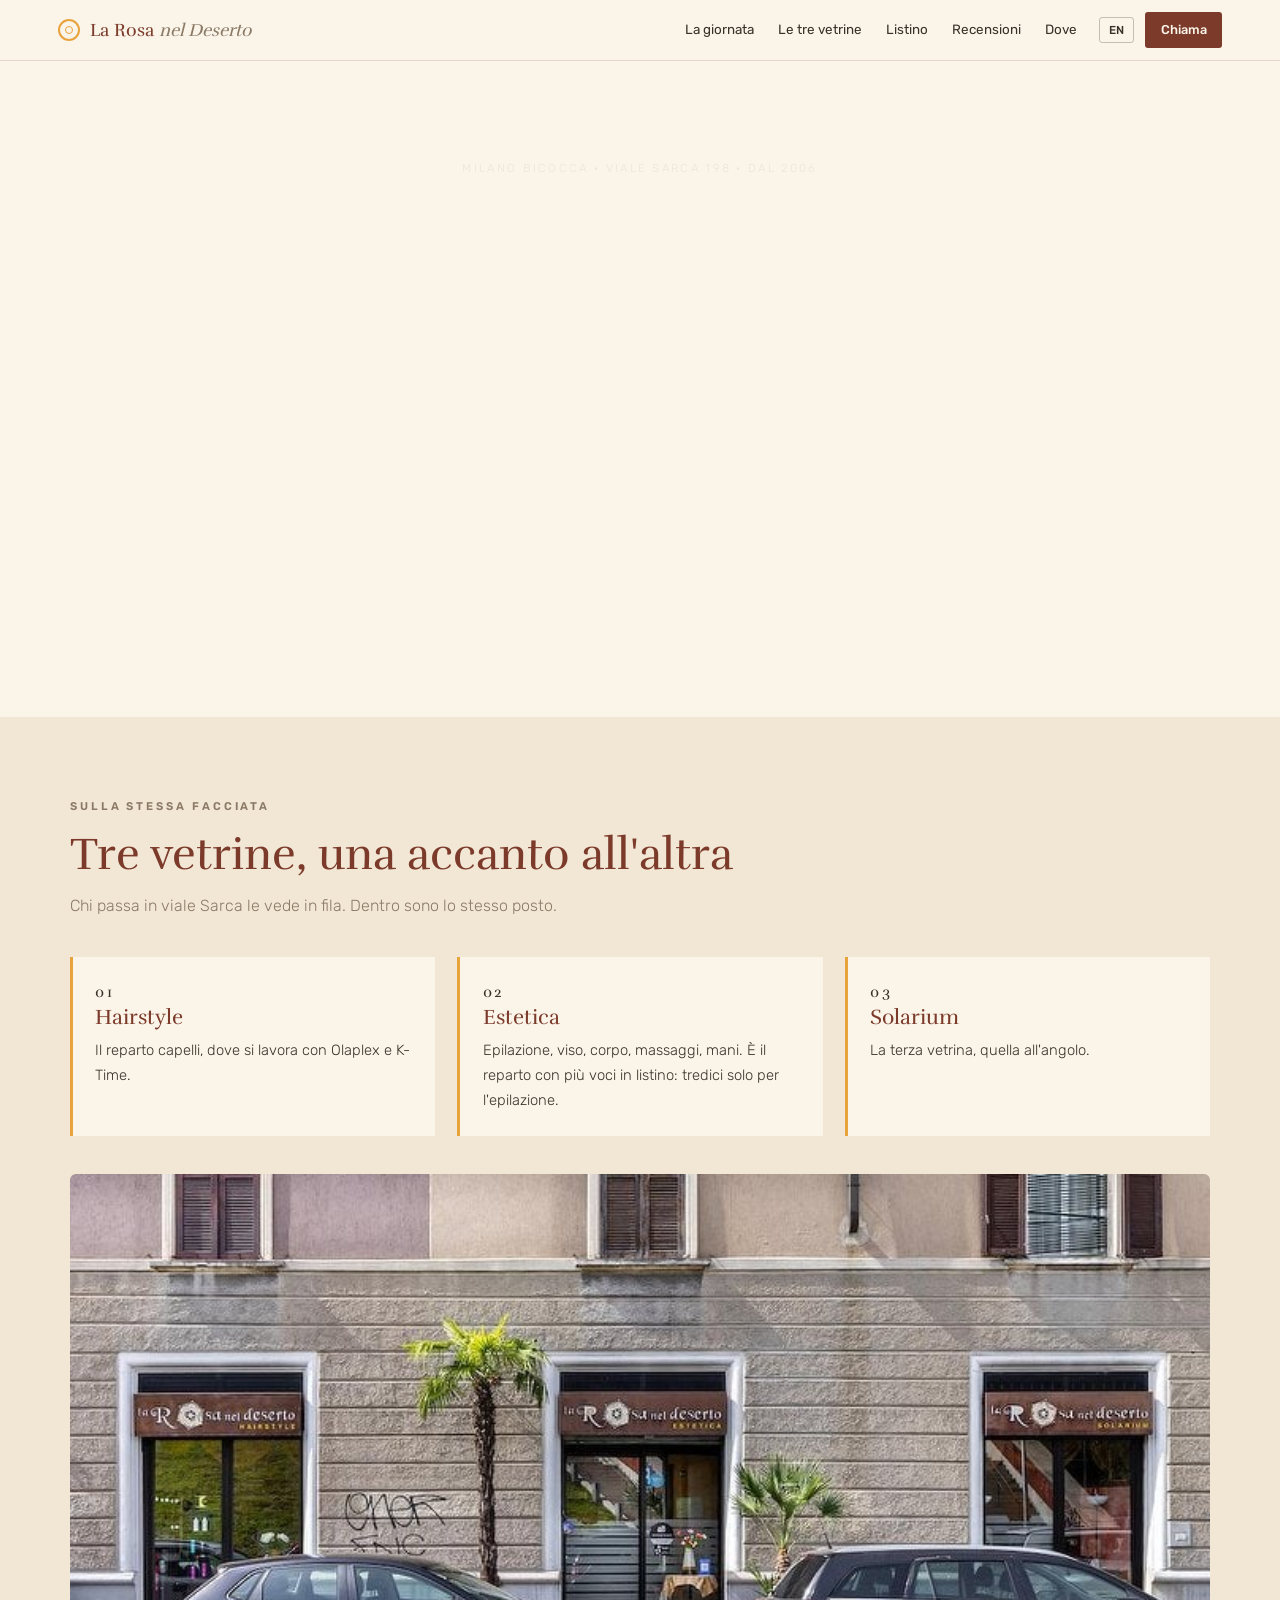
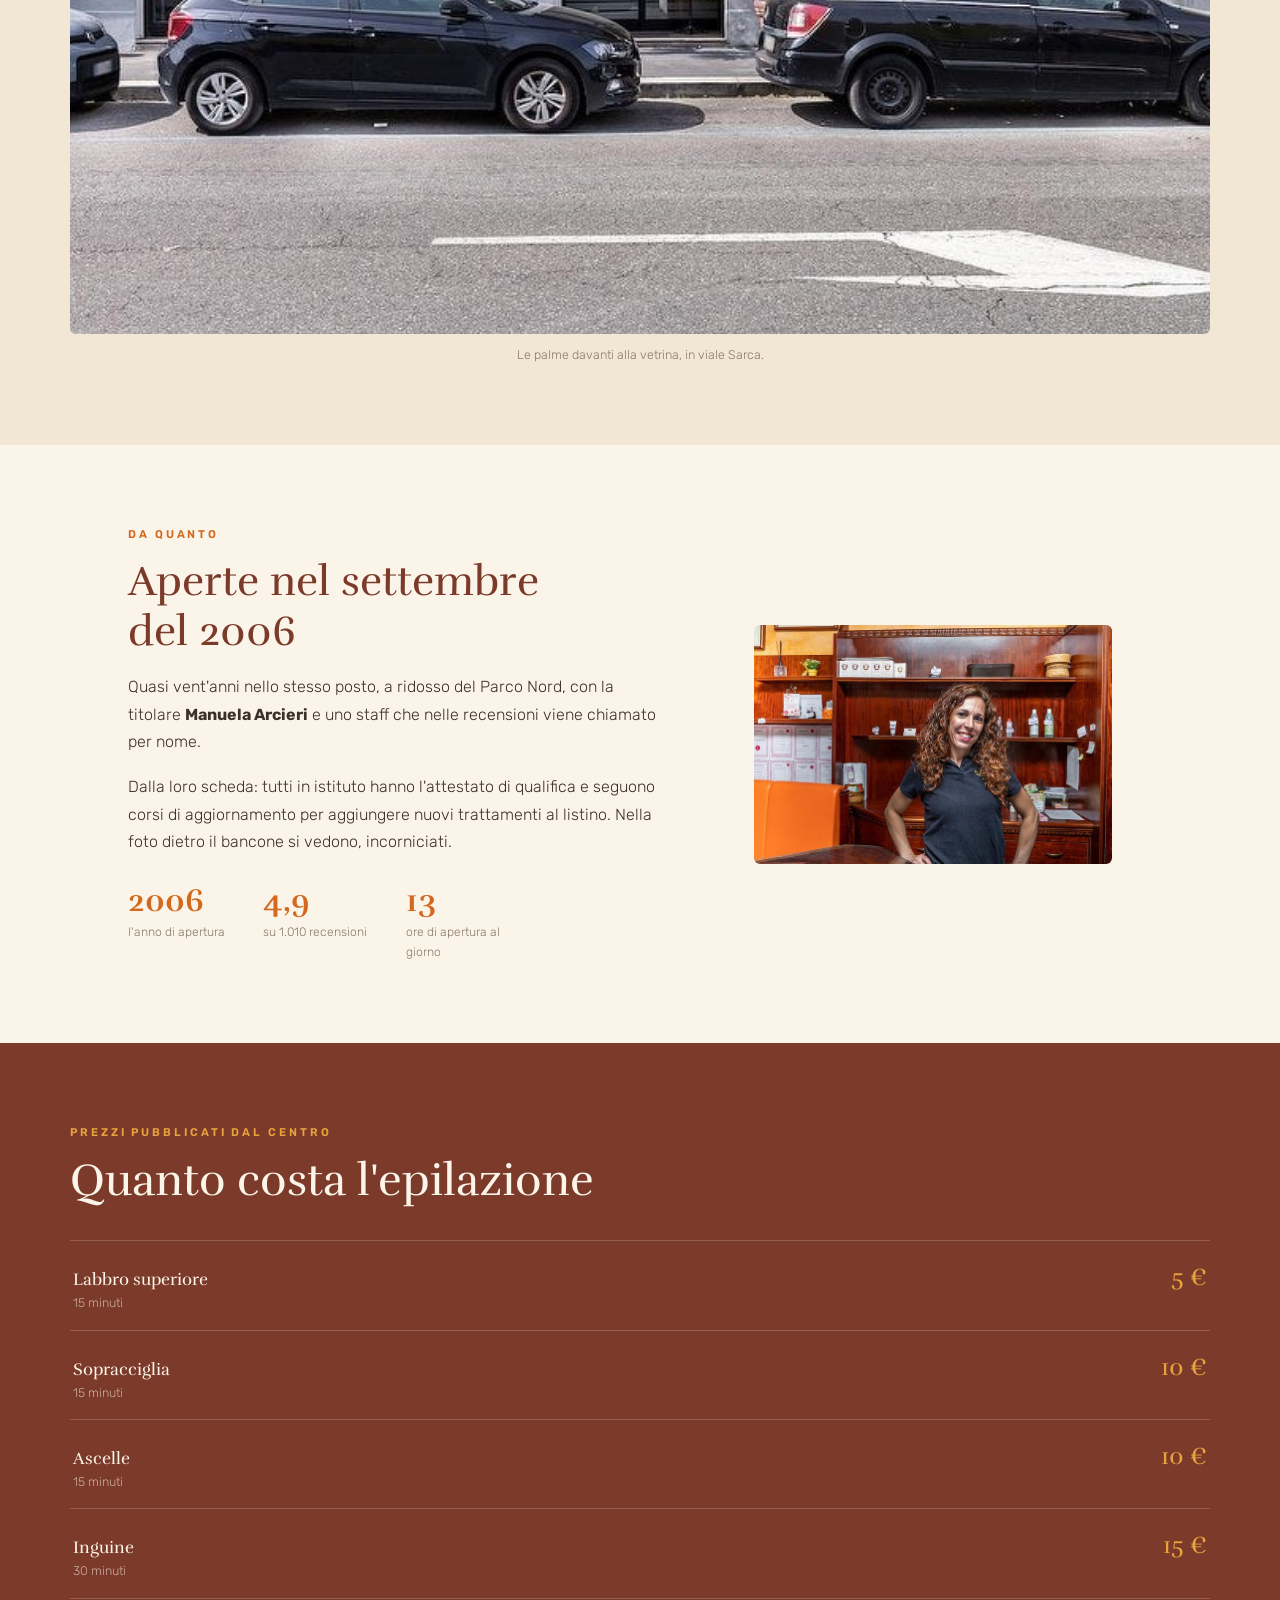
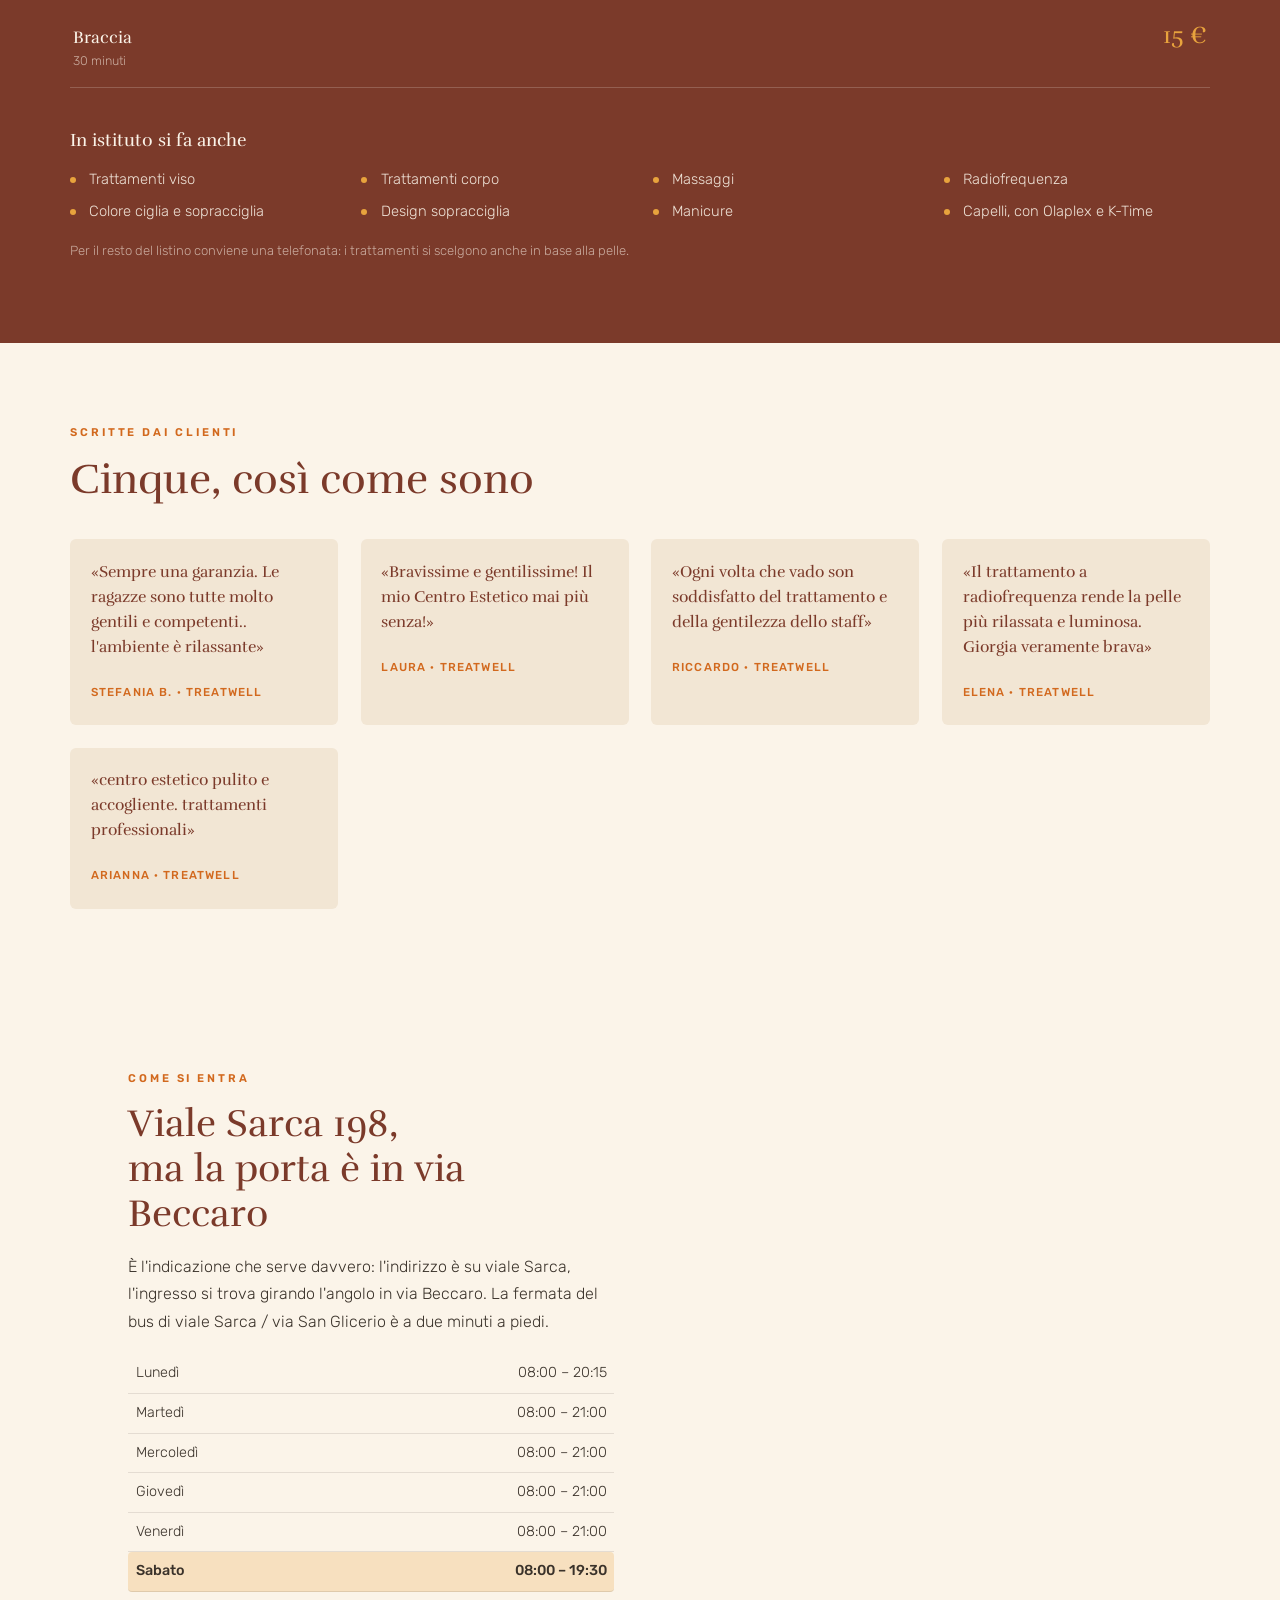
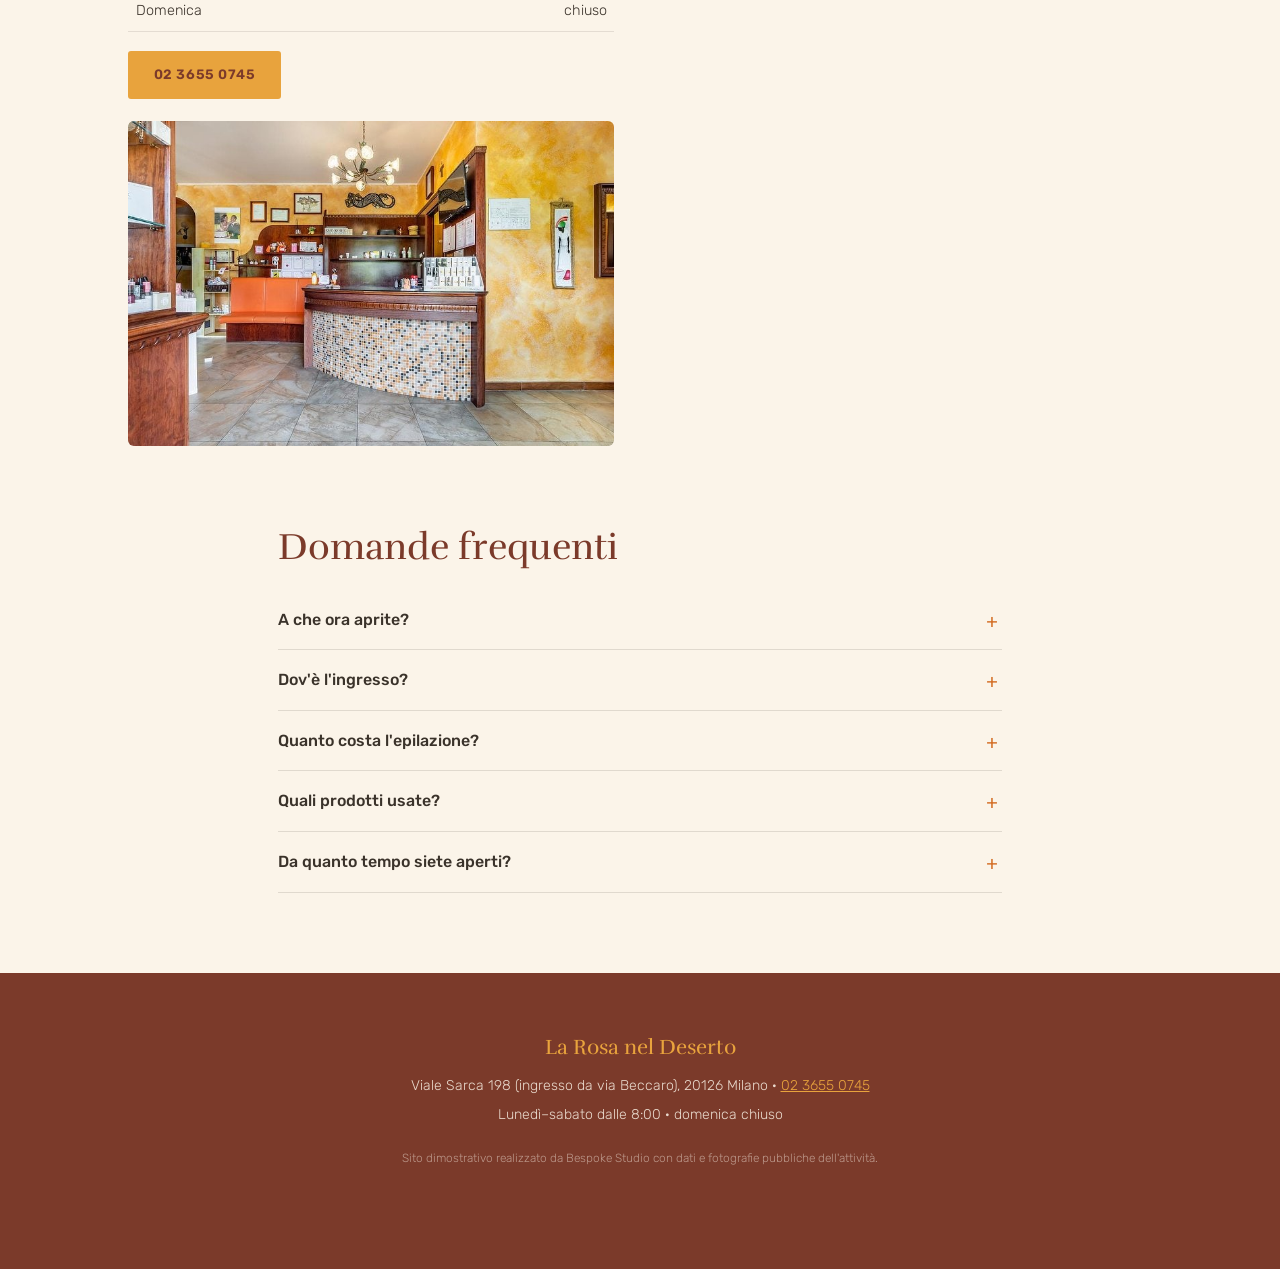
==== index.html @ ac90774b "La Rosa nel Deserto — sito vetrina (Milano Bicocca) Concept: «Dalle otto alle nove di sera». In una " ====
<!DOCTYPE html>
<html lang="it">
<head>
<meta charset="utf-8">
<meta name="viewport" content="width=device-width, initial-scale=1">
<title>La Rosa nel Deserto — Estetica, capelli e solarium a Milano Bicocca</title>
<meta name="description" content="Centro estetico e parrucchiere in viale Sarca 198 a Milano Bicocca, aperto dalle 8 alle 21. Epilazione, viso, corpo, massaggi. Dal 2006, 4,9 su 1.010 recensioni.">
<link rel="canonical" href="https://rotenzark.github.io/la-rosa-nel-deserto/">
<meta property="og:type" content="website">
<meta property="og:title" content="La Rosa nel Deserto — Milano Bicocca">
<meta property="og:description" content="Aperti dalle 8 alle 21: prima del lavoro, in pausa o dopo l'ufficio. Estetica, capelli e solarium in viale Sarca 198. Dal 2006.">
<meta property="og:url" content="https://rotenzark.github.io/la-rosa-nel-deserto/">
<meta property="og:image" content="https://rotenzark.github.io/la-rosa-nel-deserto/img/og-image.jpg">
<meta property="og:locale" content="it_IT">
<meta name="twitter:card" content="summary_large_image">
<meta name="twitter:title" content="La Rosa nel Deserto — Milano Bicocca">
<meta name="twitter:description" content="Aperti dalle 8 alle 21. Estetica, capelli e solarium in viale Sarca 198, dal 2006.">
<meta name="twitter:image" content="https://rotenzark.github.io/la-rosa-nel-deserto/img/og-image.jpg">
<meta name="theme-color" content="#7B3A2A">
<link rel="icon" href="img/favicon.svg" type="image/svg+xml">
<link rel="icon" href="img/favicon-32.png" sizes="32x32" type="image/png">
<link rel="apple-touch-icon" href="img/apple-touch-icon.png">
<link rel="preconnect" href="https://fonts.googleapis.com">
<link rel="preconnect" href="https://fonts.gstatic.com" crossorigin>
<link href="https://fonts.googleapis.com/css2?family=Rufina:wght@400;700&family=Rubik:wght@300;400;500;600&display=swap" rel="stylesheet">
<link rel="stylesheet" href="css/styles.css?v=1">
<script src="https://cdnjs.cloudflare.com/ajax/libs/gsap/3.12.5/gsap.min.js" defer></script>
<script src="https://cdnjs.cloudflare.com/ajax/libs/gsap/3.12.5/ScrollTrigger.min.js" defer></script>
<script src="js/main.js?v=1" defer></script>
<script type="application/ld+json">
{
  "@context": "https://schema.org",
  "@type": "BeautySalon",
  "name": "La Rosa nel Deserto",
  "description": "Centro estetico, parrucchiere e solarium a Milano Bicocca, aperto dal 2006: epilazione, trattamenti viso e corpo, massaggi, manicure.",
  "url": "https://rotenzark.github.io/la-rosa-nel-deserto/",
  "image": "https://rotenzark.github.io/la-rosa-nel-deserto/img/facciata.jpg",
  "telephone": "+39 02 36550745",
  "priceRange": "€",
  "foundingDate": "2006-09",
  "address": {
    "@type": "PostalAddress",
    "streetAddress": "Viale Sarca 198 (ingresso da via Beccaro)",
    "addressLocality": "Milano",
    "postalCode": "20126",
    "addressRegion": "MI",
    "addressCountry": "IT"
  },
  "geo": { "@type": "GeoCoordinates", "latitude": 45.5176108, "longitude": 9.2100021 },
  "openingHoursSpecification": [
    { "@type": "OpeningHoursSpecification", "dayOfWeek": ["Monday"], "opens": "08:00", "closes": "20:15" },
    { "@type": "OpeningHoursSpecification", "dayOfWeek": ["Tuesday","Wednesday","Thursday","Friday"], "opens": "08:00", "closes": "21:00" },
    { "@type": "OpeningHoursSpecification", "dayOfWeek": ["Saturday"], "opens": "08:00", "closes": "19:30" }
  ],
  "aggregateRating": { "@type": "AggregateRating", "ratingValue": "4.9", "reviewCount": "1010", "bestRating": "5" },
  "makesOffer": [
    { "@type": "Offer", "price": "5", "priceCurrency": "EUR", "itemOffered": { "@type": "Service", "name": "Epilazione a cera labbro superiore" } },
    { "@type": "Offer", "price": "10", "priceCurrency": "EUR", "itemOffered": { "@type": "Service", "name": "Epilazione sopracciglia" } },
    { "@type": "Offer", "price": "10", "priceCurrency": "EUR", "itemOffered": { "@type": "Service", "name": "Epilazione a cera ascelle" } },
    { "@type": "Offer", "price": "15", "priceCurrency": "EUR", "itemOffered": { "@type": "Service", "name": "Epilazione a cera inguine" } },
    { "@type": "Offer", "price": "15", "priceCurrency": "EUR", "itemOffered": { "@type": "Service", "name": "Epilazione a cera braccia" } }
  ]
}
</script>
<script type="application/ld+json">
{
  "@context": "https://schema.org",
  "@type": "FAQPage",
  "mainEntity": [
    { "@type": "Question", "name": "A che ora aprite?",
      "acceptedAnswer": { "@type": "Answer", "text": "Alle 8:00, tutti i giorni feriali. Si chiude alle 21:00 da martedì a venerdì, alle 20:15 il lunedì e alle 19:30 il sabato. La domenica è chiuso." } },
    { "@type": "Question", "name": "Dov'è l'ingresso?",
      "acceptedAnswer": { "@type": "Answer", "text": "L'indirizzo è viale Sarca 198, ma la porta si trova girando in via Beccaro. Le vetrine sono tre, una accanto all'altra: hairstyle, estetica e solarium." } },
    { "@type": "Question", "name": "Quanto costa l'epilazione?",
      "acceptedAnswer": { "@type": "Answer", "text": "Labbro superiore 5 euro, sopracciglia 10 euro, ascelle 10 euro, inguine 15 euro, braccia 15 euro. Sono i prezzi pubblicati dal centro sul proprio canale di prenotazione." } },
    { "@type": "Question", "name": "Quali prodotti usate?",
      "acceptedAnswer": { "@type": "Answer", "text": "Accademia della Bellezza per l'estetica, Olaplex e K-Time per i capelli." } },
    { "@type": "Question", "name": "Da quanto tempo siete aperti?",
      "acceptedAnswer": { "@type": "Answer", "text": "Dal settembre del 2006, in viale Sarca a ridosso del Parco Nord. Tutto lo staff è in possesso dell'attestato di qualifica e segue corsi di aggiornamento periodici." } }
  ]
}
</script>
</head>
<body>

<div id="intro" aria-hidden="true">
  <div class="intro__wrap">
    <svg class="intro__rosa" viewBox="0 0 120 120" aria-hidden="true">
      <circle class="petalo" cx="60" cy="60" r="42" fill="none" stroke="#E8A33D" stroke-width="1.6"/>
      <circle class="petalo" cx="60" cy="60" r="28" fill="none" stroke="#E8A33D" stroke-width="1.6"/>
      <circle class="petalo" cx="60" cy="60" r="14" fill="none" stroke="#E8A33D" stroke-width="1.6"/>
      <circle class="petalo" cx="60" cy="60" r="4.5" fill="#E8A33D"/>
    </svg>
    <span class="intro__nome">La Rosa nel Deserto</span>
  </div>
</div>

<header id="site-header">
  <a class="brand" href="#top" aria-label="La Rosa nel Deserto, torna in cima">
    <span class="brand__rosa" aria-hidden="true"></span>
    <span class="brand__nome">La Rosa <em>nel Deserto</em></span>
  </a>
  <nav id="mainNav" aria-label="Menu principale">
    <a href="#giornata" data-i18n="nav.giornata">La giornata</a>
    <a href="#porte" data-i18n="nav.porte">Le tre vetrine</a>
    <a href="#listino" data-i18n="nav.listino">Listino</a>
    <a href="#voci" data-i18n="nav.voci">Recensioni</a>
    <a href="#dove" data-i18n="nav.dove">Dove</a>
  </nav>
  <div class="head-actions">
    <button id="langToggle" type="button" class="lang" aria-label="Cambia lingua" data-i18n-aria="a.lang">EN</button>
    <a class="cta-head" href="tel:+390236550745" data-i18n="cta.chiama">Chiama</a>
    <button id="burger" type="button" aria-expanded="false" aria-controls="mainNav" aria-label="Apri il menu" data-i18n-aria="a.menu">
      <span></span><span></span><span></span>
    </button>
  </div>
</header>

<main id="top">

  <!-- ░░ HERO: la giornata ░░ -->
  <section class="hero" id="giornata">
    <p class="hero__kicker" data-i18n="hero.kicker">Milano Bicocca · viale Sarca 198 · dal 2006</p>
    <h1 class="hero__h">
      <span class="hero__l1" data-i18n="hero.l1">Dalle otto</span>
      <span class="hero__l2" data-i18n="hero.l2">alle nove di sera.</span>
    </h1>
    <p class="hero__lead" data-i18n="hero.lead">Il tempo per sé di solito non c'è. Qui si entra prima di andare al lavoro, nella pausa di mezzogiorno o quando gli uffici hanno già chiuso.</p>

    <!-- il gesto-firma: la barra della giornata, con l'ora di adesso -->
    <div class="barra" role="img" aria-label="Fascia oraria di apertura: dalle 8 alle 21" data-i18n-aria="a.barra">
      <div class="barra__linea">
        <div class="barra__pieno"></div>
        <div class="barra__ora" id="barraOra" hidden><span id="barraOraTxt">ora</span></div>
      </div>
      <ul class="barra__tacche">
        <li><b>8</b><span data-i18n="tac.1">prima del lavoro</span></li>
        <li><b>13</b><span data-i18n="tac.2">pausa pranzo</span></li>
        <li><b>18</b><span data-i18n="tac.3">dopo l'ufficio</span></li>
        <li><b>21</b><span data-i18n="tac.4">chiusura</span></li>
      </ul>
    </div>

    <p class="hero__stato"><span id="orarioStato">Aperto ora</span></p>
    <div class="hero__cta">
      <a class="btn btn--ocra" href="tel:+390236550745" data-i18n="hero.cta1">Fissa un appuntamento</a>
      <a class="btn btn--linea" href="#dove" data-i18n="hero.cta2">Dov'è l'ingresso</a>
    </div>
  </section>

  <!-- ░░ LE TRE VETRINE ░░ -->
  <section class="porte" id="porte">
    <header class="porte__head">
      <p class="occhiello reveal" data-i18n="porte.occhiello">Sulla stessa facciata</p>
      <h2 class="reveal" data-i18n="porte.h">Tre vetrine, una accanto all'altra</h2>
      <p class="reveal" data-i18n="porte.p">Chi passa in viale Sarca le vede in fila. Dentro sono lo stesso posto.</p>
    </header>
    <div class="porte__grid">
      <article class="porta reveal">
        <p class="porta__n">01</p>
        <h3 data-i18n="porta.1.h">Hairstyle</h3>
        <p data-i18n="porta.1.p">Il reparto capelli, dove si lavora con Olaplex e K-Time.</p>
      </article>
      <article class="porta reveal">
        <p class="porta__n">02</p>
        <h3 data-i18n="porta.2.h">Estetica</h3>
        <p data-i18n="porta.2.p">Epilazione, viso, corpo, massaggi, mani. È il reparto con più voci in listino: tredici solo per l'epilazione.</p>
      </article>
      <article class="porta reveal">
        <p class="porta__n">03</p>
        <h3 data-i18n="porta.3.h">Solarium</h3>
        <p data-i18n="porta.3.p">La terza vetrina, quella all'angolo.</p>
      </article>
    </div>
    <figure class="porte__foto reveal">
      <button type="button" data-full="img/facciata.jpg" aria-label="Ingrandisci la foto delle tre vetrine" data-i18n-aria="a.zoomFacciata">
        <img src="img/facciata.jpg" alt="Le tre vetrine affiancate de La Rosa nel Deserto in viale Sarca, con le insegne hairstyle, estetica e solarium e due palme davanti" width="720" height="480" data-i18n-alt="alt.facciata">
      </button>
      <figcaption data-i18n="porte.cap">Le palme davanti alla vetrina, in viale Sarca.</figcaption>
    </figure>
  </section>

  <!-- ░░ DAL 2006 ░░ -->
  <section class="storia">
    <div class="storia__testo">
      <p class="occhiello reveal" data-i18n="sto.occhiello">Da quanto</p>
      <h2 class="reveal" data-i18n="sto.h">Aperte nel settembre<br>del 2006</h2>
      <p class="reveal" data-i18n="sto.p1">Quasi vent'anni nello stesso posto, a ridosso del Parco Nord, con la titolare <strong>Manuela Arcieri</strong> e uno staff che nelle recensioni viene chiamato per nome.</p>
      <p class="reveal" data-i18n="sto.p2">Dalla loro scheda: tutti in istituto hanno l'attestato di qualifica e seguono corsi di aggiornamento per aggiungere nuovi trattamenti al listino. Nella foto dietro il bancone si vedono, incorniciati.</p>
      <ul class="storia__num reveal">
        <li><b>2006</b><span data-i18n="sn.1">l'anno di apertura</span></li>
        <li><b>4,9</b><span data-i18n="sn.2">su 1.010 recensioni</span></li>
        <li><b>13</b><span data-i18n="sn.3">ore di apertura al giorno</span></li>
      </ul>
    </div>
    <figure class="storia__foto reveal">
      <button type="button" data-full="img/in-istituto.jpg" aria-label="Ingrandisci la foto dell'istituto" data-i18n-aria="a.zoomIstituto">
        <img src="img/in-istituto.jpg" alt="Una professionista dell'istituto davanti alla libreria in legno con i prodotti e gli attestati incorniciati" width="720" height="480" data-i18n-alt="alt.istituto">
      </button>
    </figure>
  </section>

  <!-- ░░ LISTINO ░░ -->
  <section class="listino" id="listino">
    <header class="listino__head">
      <p class="occhiello reveal" data-i18n="lis.occhiello">Prezzi pubblicati dal centro</p>
      <h2 class="reveal" data-i18n="lis.h">Quanto costa l'epilazione</h2>
    </header>
    <div class="listino__grid">
      <article class="voce-p reveal"><div><h3 data-i18n="l1.n">Labbro superiore</h3><p data-i18n="l1.d">15 minuti</p></div><p class="voce-p__p">5 €</p></article>
      <article class="voce-p reveal"><div><h3 data-i18n="l2.n">Sopracciglia</h3><p data-i18n="l2.d">15 minuti</p></div><p class="voce-p__p">10 €</p></article>
      <article class="voce-p reveal"><div><h3 data-i18n="l3.n">Ascelle</h3><p data-i18n="l3.d">15 minuti</p></div><p class="voce-p__p">10 €</p></article>
      <article class="voce-p reveal"><div><h3 data-i18n="l4.n">Inguine</h3><p data-i18n="l4.d">30 minuti</p></div><p class="voce-p__p">15 €</p></article>
      <article class="voce-p reveal"><div><h3 data-i18n="l5.n">Braccia</h3><p data-i18n="l5.d">30 minuti</p></div><p class="voce-p__p">15 €</p></article>
    </div>
    <div class="famiglie reveal">
      <h3 data-i18n="fam.h">In istituto si fa anche</h3>
      <ul>
        <li data-i18n="fam.1">Trattamenti viso</li>
        <li data-i18n="fam.2">Trattamenti corpo</li>
        <li data-i18n="fam.3">Massaggi</li>
        <li data-i18n="fam.4">Radiofrequenza</li>
        <li data-i18n="fam.5">Colore ciglia e sopracciglia</li>
        <li data-i18n="fam.6">Design sopracciglia</li>
        <li data-i18n="fam.7">Manicure</li>
        <li data-i18n="fam.8">Capelli, con Olaplex e K-Time</li>
      </ul>
      <p class="famiglie__nota" data-i18n="fam.nota">Per il resto del listino conviene una telefonata: i trattamenti si scelgono anche in base alla pelle.</p>
    </div>
  </section>

  <!-- ░░ RECENSIONI ░░ -->
  <section class="voci" id="voci">
    <header class="voci__head">
      <p class="occhiello reveal" data-i18n="voci.occhiello">Scritte dai clienti</p>
      <h2 class="reveal" data-i18n="voci.h">Cinque, così come sono</h2>
    </header>
    <div class="voci__grid">
      <blockquote class="voce reveal"><p>«Sempre una garanzia. Le ragazze sono tutte molto gentili e competenti.. l'ambiente è rilassante»</p><cite>Stefania B. · Treatwell</cite></blockquote>
      <blockquote class="voce reveal"><p>«Bravissime e gentilissime! Il mio Centro Estetico mai più senza!»</p><cite>Laura · Treatwell</cite></blockquote>
      <blockquote class="voce reveal"><p>«Ogni volta che vado son soddisfatto del trattamento e della gentilezza dello staff»</p><cite>Riccardo · Treatwell</cite></blockquote>
      <blockquote class="voce reveal"><p>«Il trattamento a radiofrequenza rende la pelle più rilassata e luminosa. Giorgia veramente brava»</p><cite>Elena · Treatwell</cite></blockquote>
      <blockquote class="voce reveal"><p>«centro estetico pulito e accogliente. trattamenti professionali»</p><cite>Arianna · Treatwell</cite></blockquote>
    </div>
  </section>

  <!-- ░░ DOVE — il problema dell'ingresso ░░ -->
  <section class="dove" id="dove">
    <div class="dove__info">
      <p class="occhiello reveal" data-i18n="dove.occhiello">Come si entra</p>
      <h2 class="reveal" data-i18n="dove.h">Viale Sarca 198,<br>ma la porta è in via Beccaro</h2>
      <p class="reveal" data-i18n="dove.p">È l'indicazione che serve davvero: l'indirizzo è su viale Sarca, l'ingresso si trova girando l'angolo in via Beccaro. La fermata del bus di viale Sarca / via San Glicerio è a due minuti a piedi.</p>
      <ul class="orari reveal">
        <li data-day="1"><span data-i18n="g.lun">lunedì</span><span>08:00 – 20:15</span></li>
        <li data-day="2"><span data-i18n="g.mar">martedì</span><span>08:00 – 21:00</span></li>
        <li data-day="3"><span data-i18n="g.mer">mercoledì</span><span>08:00 – 21:00</span></li>
        <li data-day="4"><span data-i18n="g.gio">giovedì</span><span>08:00 – 21:00</span></li>
        <li data-day="5"><span data-i18n="g.ven">venerdì</span><span>08:00 – 21:00</span></li>
        <li data-day="6"><span data-i18n="g.sab">sabato</span><span>08:00 – 19:30</span></li>
        <li data-day="0"><span data-i18n="g.dom">domenica</span><span data-i18n="g.chiuso">chiuso</span></li>
      </ul>
      <p class="reveal"><a class="btn btn--ocra" href="tel:+390236550745">02 3655 0745</a></p>
      <figure class="dove__foto reveal">
        <button type="button" data-full="img/reception.jpg" aria-label="Ingrandisci la foto della reception" data-i18n-aria="a.zoomReception">
          <img src="img/reception.jpg" alt="La reception dell'istituto: pareti giallo-arancio, bancone curvo a mosaico e panca in pelle arancione" width="720" height="480" data-i18n-alt="alt.reception">
        </button>
      </figure>
    </div>
    <div class="dove__mappa reveal">
      <iframe title="Mappa de La Rosa nel Deserto, viale Sarca 198 Milano" src="https://www.google.com/maps?q=Viale%20Sarca%20198,%2020126%20Milano&output=embed" width="600" height="450" style="border:0" allowfullscreen referrerpolicy="no-referrer-when-downgrade"></iframe>
    </div>
  </section>

  <!-- ░░ FAQ ░░ -->
  <section class="faq" id="faq">
    <h2 class="reveal" data-i18n="faq.h">Domande frequenti</h2>
    <div class="faq__list">
      <details class="reveal"><summary data-i18n="faq.q1">A che ora aprite?</summary><p data-i18n="faq.a1">Alle 8:00, tutti i giorni feriali. Si chiude alle 21:00 da martedì a venerdì, alle 20:15 il lunedì e alle 19:30 il sabato. La domenica è chiuso.</p></details>
      <details class="reveal"><summary data-i18n="faq.q2">Dov'è l'ingresso?</summary><p data-i18n="faq.a2">L'indirizzo è viale Sarca 198, ma la porta si trova girando in via Beccaro. Le vetrine sono tre, una accanto all'altra: hairstyle, estetica e solarium.</p></details>
      <details class="reveal"><summary data-i18n="faq.q3">Quanto costa l'epilazione?</summary><p data-i18n="faq.a3">Labbro superiore 5 €, sopracciglia 10 €, ascelle 10 €, inguine 15 €, braccia 15 €. Sono i prezzi pubblicati dal centro sul proprio canale di prenotazione.</p></details>
      <details class="reveal"><summary data-i18n="faq.q4">Quali prodotti usate?</summary><p data-i18n="faq.a4">Accademia della Bellezza per l'estetica, Olaplex e K-Time per i capelli.</p></details>
      <details class="reveal"><summary data-i18n="faq.q5">Da quanto tempo siete aperti?</summary><p data-i18n="faq.a5">Dal settembre del 2006. Tutto lo staff è in possesso dell'attestato di qualifica e segue corsi di aggiornamento periodici.</p></details>
    </div>
  </section>

</main>

<footer>
  <p class="foot__nome">La Rosa nel Deserto</p>
  <p class="foot__riga">Viale Sarca 198 (ingresso da via Beccaro), 20126 Milano · <a href="tel:+390236550745">02 3655 0745</a></p>
  <p class="foot__riga" data-i18n="foot.orari">Lunedì–sabato dalle 8:00 · domenica chiuso</p>
  <p class="foot__nota" data-i18n="foot.demo">Sito dimostrativo realizzato da Bespoke Studio con dati e fotografie pubbliche dell'attività.</p>
</footer>

<div id="actionBar">
  <a href="tel:+390236550745" data-i18n="bar.chiama">Chiama</a>
  <a href="#listino" data-i18n="bar.listino">Listino</a>
  <a href="#dove" data-i18n="bar.dove">Dove siamo</a>
</div>

<div id="lightbox" hidden>
  <button id="lightboxClose" type="button" aria-label="Chiudi" data-i18n-aria="a.chiudi">×</button>
  <img id="lightboxImg" src="" alt="">
</div>

</body>
</html>
---- css/styles.css ----
/* ═══════════════════════════════════════════════════════════════
   La Rosa nel Deserto — Milano Bicocca
   Concept: «Dalle otto alle nove di sera». In zona uffici e
   Università l'orario lungo è l'unica cosa che i concorrenti non
   possono copiare: il sito è una linea della giornata, con l'ora
   corrente segnata dal vivo.
   Palette dalle FOTO REALI: pareti giallo-arancio spatolate,
   bancone a mosaico, pelle arancione, legno ciliegio, gres beige.
   ═══════════════════════════════════════════════════════════════ */

/* ── plumbing (reset tecnico canonico) ─────────────────────────── */
[hidden] { display: none !important; }
img { max-width: 100%; height: auto; }

.js .reveal { opacity: 0; }
.js .reveal.in-view { opacity: 1; }
html:not(.js) .reveal { opacity: 1; }

@media (prefers-reduced-motion: reduce) {
  *, *::before, *::after {
    animation-duration: 0.01ms !important;
    animation-iteration-count: 1 !important;
    transition-duration: 0.01ms !important;
    scroll-behavior: auto !important;
  }
  .reveal { opacity: 1 !important; transform: none !important; }
  .hero__kicker, .hero__h, .hero__lead, .barra, .hero__cta, .hero__stato { opacity: 1 !important; transform: none !important; }
}

/* ── design system ─────────────────────────────────────────────── */
:root {
  --sabbia:   #FBF4E9;
  --sabbia-d: #F2E6D4;
  --ocra:     #E8A33D;
  --ocra-d:   #D2691E;
  --ciliegio: #7B3A2A;
  --ciliegio-l:#9C5138;
  --inchiostro:#3A322A;
  --grigio:   #8A7A66;
  --mosaico1: #4E7A8C;

  --serif: 'Rufina', Georgia, serif;
  --sans:  'Rubik', system-ui, -apple-system, 'Segoe UI', sans-serif;

  --wrap: 1140px;
  --gut: clamp(20px, 5vw, 58px);
}

* { box-sizing: border-box; }
html { scroll-behavior: smooth; }
body {
  margin: 0;
  background: var(--sabbia);
  color: var(--inchiostro);
  font-family: var(--sans);
  font-weight: 300;
  font-size: clamp(16px, 1.05vw, 17.5px);
  line-height: 1.72;
  -webkit-font-smoothing: antialiased;
}
h1, h2, h3 { font-family: var(--serif); font-weight: 400; line-height: 1.18; margin: 0; }
p { margin: 0 0 1.1em; }
a { color: inherit; }
::selection { background: var(--ocra); color: var(--ciliegio); }

.occhiello {
  font-size: .7rem; letter-spacing: .26em; text-transform: uppercase;
  color: var(--ocra-d); font-weight: 600; margin-bottom: .8rem;
}
.btn {
  display: inline-block; padding: .92em 1.9em; border-radius: 3px;
  font-size: .85rem; letter-spacing: .04em; font-weight: 500;
  text-decoration: none; transition: background .25s, color .25s, border-color .25s;
}
.btn--ocra { background: var(--ocra); color: var(--ciliegio); font-weight: 600; }
.btn--ocra:hover { background: var(--ocra-d); color: var(--sabbia); }
.btn--linea { border: 1.5px solid var(--ciliegio); color: var(--ciliegio); }
.btn--linea:hover { background: var(--ciliegio); color: var(--sabbia); }

/* ── intro: la rosa del deserto che si compone ─────────────────── */
#intro {
  position: fixed; inset: 0; z-index: 200; background: var(--ciliegio);
  display: grid; place-items: center; transition: opacity .6s ease;
}
#intro.hide { opacity: 0; pointer-events: none; }
.intro__wrap { text-align: center; }
.intro__rosa { width: min(42vw, 190px); display: block; margin: 0 auto 1rem; }
.intro__rosa .petalo { opacity: 0; transform-origin: 60px 60px; animation: petaloIn .9s cubic-bezier(.2,.8,.3,1) forwards; }
.intro__rosa .petalo:nth-child(1) { animation-delay: .05s; }
.intro__rosa .petalo:nth-child(2) { animation-delay: .22s; }
.intro__rosa .petalo:nth-child(3) { animation-delay: .38s; }
.intro__rosa .petalo:nth-child(4) { animation-delay: .54s; }
@keyframes petaloIn { from { opacity: 0; transform: scale(.5); } to { opacity: 1; transform: scale(1); } }
.intro__nome {
  font-family: var(--serif); font-size: clamp(1.3rem, 5vw, 2.1rem); color: var(--sabbia);
  opacity: 0; animation: nomeIn .8s .7s ease forwards; display: block;
}
@keyframes nomeIn { from { opacity: 0; transform: translateY(10px); } to { opacity: 1; transform: none; } }

/* ── header ────────────────────────────────────────────────────── */
#site-header {
  position: sticky; top: 0; z-index: 90;
  display: flex; align-items: center; gap: 1.4rem;
  padding: .75rem var(--gut);
  /* niente backdrop-filter su header/nav */
  background: rgba(251,244,233,.98);
  border-bottom: 1px solid rgba(123,58,42,.16);
}
.brand { display: flex; align-items: center; gap: .6rem; text-decoration: none; margin-right: auto; }
.brand__rosa {
  width: 22px; height: 22px; border-radius: 50%;
  border: 2px solid var(--ocra); position: relative; flex: none;
}
.brand__rosa::after {
  content: ''; position: absolute; inset: 5px; border-radius: 50%; border: 1.5px solid var(--ocra);
}
.brand__nome { font-family: var(--serif); font-size: 1.1rem; color: var(--ciliegio); }
.brand__nome em { font-style: italic; color: var(--grigio); }
#mainNav { display: flex; gap: 1.5rem; }
#mainNav a {
  text-decoration: none; font-size: .84rem; font-weight: 400; padding: .3rem 0;
  border-bottom: 2px solid transparent; transition: border-color .2s, color .2s;
}
#mainNav a:hover { color: var(--ocra-d); border-bottom-color: var(--ocra); }
.head-actions { display: flex; align-items: center; gap: .7rem; }
.lang {
  background: none; border: 1px solid rgba(58,50,42,.28); color: var(--inchiostro);
  font-family: var(--sans); font-size: .72rem; font-weight: 500;
  padding: .42em .78em; border-radius: 3px; cursor: pointer; transition: border-color .2s;
}
.lang:hover { border-color: var(--ocra); }
.cta-head {
  background: var(--ciliegio); color: var(--sabbia); text-decoration: none;
  padding: .56em 1.2em; border-radius: 3px; font-size: .8rem; font-weight: 500; transition: background .25s;
}
.cta-head:hover { background: var(--ciliegio-l); }
#burger { display: none; flex-direction: column; gap: 5px; background: none; border: 0; cursor: pointer; padding: 6px; position: relative; z-index: 96; }
#burger span { display: block; width: 24px; height: 2px; background: var(--ciliegio); transition: transform .3s, opacity .3s; }
#burger[aria-expanded="true"] span:nth-child(1) { transform: translateY(7px) rotate(45deg); }
#burger[aria-expanded="true"] span:nth-child(2) { opacity: 0; }
#burger[aria-expanded="true"] span:nth-child(3) { transform: translateY(-7px) rotate(-45deg); }

/* ── HERO + la barra della giornata (gesto-firma) ──────────────── */
.hero {
  max-width: var(--wrap); margin: 0 auto;
  padding: clamp(2.6rem, 7vw, 5rem) var(--gut) clamp(2.4rem, 6vw, 4rem);
  text-align: center;
}
.hero__kicker { font-size: .72rem; letter-spacing: .2em; text-transform: uppercase; color: var(--grigio); }
.hero__h { font-size: clamp(2.2rem, 7vw, 4.4rem); margin: .6rem 0 1.1rem; color: var(--ciliegio); }
.hero__l1 { display: block; }
.hero__l2 { display: block; color: var(--ocra-d); }
.hero__lead { max-width: 56ch; margin: 0 auto 2.4rem; color: var(--inchiostro); }

.barra { max-width: 780px; margin: 0 auto 1.6rem; }
.barra__linea {
  position: relative; height: 12px; border-radius: 999px;
  background: var(--sabbia-d); overflow: visible;
}
.barra__pieno {
  position: absolute; inset: 0 auto 0 0; width: 0;
  border-radius: 999px; background: linear-gradient(90deg, var(--ocra), var(--ocra-d));
  transition: width 1.3s cubic-bezier(.2,.8,.3,1);
}
/* senza JavaScript la barra non sarebbe riempita da nessuno: si mostra
   piena, così la fascia oraria resta leggibile invece di sembrare vuota */
html:not(.js) .barra__pieno { width: 100%; }
.barra__ora {
  position: absolute; top: 50%; left: 0; transform: translate(-50%, -50%);
  background: var(--ciliegio); color: var(--sabbia);
  font-size: .68rem; font-weight: 600; letter-spacing: .04em;
  padding: .25em .6em; border-radius: 999px; white-space: nowrap;
  box-shadow: 0 0 0 3px var(--sabbia);
}
.barra__tacche {
  list-style: none; padding: 0; margin: .9rem 0 0;
  display: grid; grid-template-columns: repeat(4, 1fr); gap: .4rem;
}
.barra__tacche li { display: flex; flex-direction: column; align-items: center; gap: .1rem; }
.barra__tacche b { font-family: var(--serif); font-size: 1.15rem; color: var(--ciliegio); }
.barra__tacche span { font-size: .7rem; color: var(--grigio); letter-spacing: .02em; text-align: center; }

.hero__stato { font-size: .9rem; font-weight: 500; color: var(--ocra-d); margin-bottom: 1.4rem; }
.hero__cta { display: flex; flex-wrap: wrap; gap: .7rem; justify-content: center; }

/* ── LE TRE VETRINE ────────────────────────────────────────────── */
.porte { background: var(--sabbia-d); padding: clamp(3rem, 7vw, 5rem) var(--gut); }
.porte__head { max-width: var(--wrap); margin: 0 auto clamp(1.6rem, 3.4vw, 2.4rem); }
.porte__head h2 { font-size: clamp(1.8rem, 4.4vw, 2.8rem); color: var(--ciliegio); margin-bottom: .6rem; }
.porte__head p { color: var(--grigio); }
.porte__grid {
  max-width: var(--wrap); margin: 0 auto clamp(1.6rem, 3.4vw, 2.4rem);
  display: grid; grid-template-columns: repeat(3, 1fr); gap: clamp(.9rem, 2vw, 1.4rem);
}
.porta { background: var(--sabbia); border-left: 3px solid var(--ocra); padding: 1.4rem; }
.porta__n { font-family: var(--serif); font-size: .9rem; color: var(--ocra-d); letter-spacing: .16em; margin-bottom: .4rem; }
.porta h3 { font-size: 1.3rem; color: var(--ciliegio); margin-bottom: .5rem; }
.porta p { font-size: .92rem; color: var(--inchiostro); margin: 0; }
.porte__foto { max-width: var(--wrap); margin: 0 auto; }
.porte__foto button, .storia__foto button, .dove__foto button {
  display: block; width: 100%; padding: 0; border: 0; background: none; cursor: zoom-in; line-height: 0;
}
.porte__foto img { width: 100%; border-radius: 6px; }
.porte__foto figcaption { font-size: .78rem; color: var(--grigio); margin-top: .6rem; text-align: center; }

/* ── STORIA ────────────────────────────────────────────────────── */
.storia {
  max-width: var(--wrap); margin: 0 auto;
  padding: clamp(3rem, 7vw, 5rem) var(--gut);
  display: grid; grid-template-columns: 1.1fr .9fr; gap: clamp(1.6rem, 4vw, 3.2rem); align-items: center;
}
.storia__testo h2 { font-size: clamp(1.7rem, 4vw, 2.6rem); color: var(--ciliegio); margin-bottom: 1.1rem; }
.storia__num { list-style: none; padding: 0; margin: 1.8rem 0 0; display: flex; flex-wrap: wrap; gap: clamp(1.2rem, 3vw, 2.6rem); }
.storia__num li { display: flex; flex-direction: column; }
.storia__num b { font-family: var(--serif); font-size: 2rem; color: var(--ocra-d); line-height: 1; }
.storia__num span { font-size: .76rem; color: var(--grigio); max-width: 15ch; margin-top: .3rem; }
.storia__foto img { width: 100%; border-radius: 6px; }

/* ── LISTINO ───────────────────────────────────────────────────── */
.listino { background: var(--ciliegio); color: var(--sabbia); padding: clamp(3rem, 7vw, 5rem) var(--gut); }
.listino__head { max-width: var(--wrap); margin: 0 auto clamp(1.4rem, 3vw, 2rem); }
.listino__head .occhiello { color: var(--ocra); }
.listino__head h2 { font-size: clamp(1.8rem, 4.4vw, 2.8rem); }
.listino__grid { max-width: var(--wrap); margin: 0 auto; }
.voce-p {
  display: flex; align-items: baseline; justify-content: space-between; gap: 1.4rem;
  padding: 1rem .2rem; border-bottom: 1px solid rgba(251,244,233,.2);
}
.voce-p:first-child { border-top: 1px solid rgba(251,244,233,.2); }
.voce-p h3 { font-size: 1.06rem; font-weight: 400; margin-bottom: .12rem; }
.voce-p div p { font-size: .78rem; color: rgba(251,244,233,.62); margin: 0; }
.voce-p__p { font-family: var(--serif); font-size: 1.5rem; color: var(--ocra); margin: 0; white-space: nowrap; }
.famiglie { max-width: var(--wrap); margin: clamp(1.8rem, 4vw, 2.6rem) auto 0; }
.famiglie h3 { font-size: 1.15rem; margin-bottom: 1rem; }
.famiglie ul { list-style: none; padding: 0; margin: 0 0 1rem; display: grid; grid-template-columns: repeat(auto-fit, minmax(215px, 1fr)); gap: .4rem 1.6rem; }
.famiglie li { padding-left: 1.2rem; position: relative; font-size: .92rem; color: rgba(251,244,233,.9); }
.famiglie li::before { content: ''; position: absolute; left: 0; top: .68em; width: 6px; height: 6px; border-radius: 50%; background: var(--ocra); }
.famiglie__nota { font-size: .82rem; color: rgba(251,244,233,.6); margin: 0; }

/* ── RECENSIONI ────────────────────────────────────────────────── */
.voci { padding: clamp(3rem, 7vw, 5rem) var(--gut); }
.voci__head { max-width: var(--wrap); margin: 0 auto clamp(1.4rem, 3vw, 2.2rem); }
.voci__head h2 { font-size: clamp(1.7rem, 4vw, 2.6rem); color: var(--ciliegio); }
.voci__grid { max-width: var(--wrap); margin: 0 auto; display: grid; grid-template-columns: repeat(auto-fit, minmax(258px, 1fr)); gap: clamp(1rem, 2.2vw, 1.4rem); }
.voce { margin: 0; background: var(--sabbia-d); border-radius: 6px; padding: 1.3rem; }
.voce p { font-family: var(--serif); font-size: 1rem; line-height: 1.55; color: var(--ciliegio); }
.voce cite { font-style: normal; font-size: .72rem; letter-spacing: .1em; text-transform: uppercase; color: var(--ocra-d); font-weight: 500; }

/* ── DOVE ──────────────────────────────────────────────────────── */
.dove {
  max-width: var(--wrap); margin: 0 auto;
  padding: clamp(3rem, 7vw, 5rem) var(--gut);
  display: grid; grid-template-columns: 1fr 1fr; gap: clamp(1.6rem, 4vw, 3.2rem); align-items: start;
}
.dove__info h2 { font-size: clamp(1.6rem, 3.8vw, 2.4rem); color: var(--ciliegio); margin-bottom: 1rem; }
.orari { list-style: none; padding: 0; margin: 1.2rem 0; }
.orari li { display: flex; justify-content: space-between; gap: 1rem; padding: .48em .55em; font-size: .9rem; border-bottom: 1px solid rgba(58,50,42,.12); }
.orari li span:first-child { text-transform: capitalize; }
.orari li.is-today { background: rgba(232,163,61,.24); border-radius: 4px; font-weight: 500; }
.dove__foto { margin: 1.4rem 0 0; }
.dove__foto img { width: 100%; border-radius: 6px; }
.dove__mappa iframe { width: 100%; height: clamp(320px, 46vh, 450px); display: block; border-radius: 6px; border: 1px solid rgba(123,58,42,.2); }

/* ── FAQ ───────────────────────────────────────────────────────── */
.faq { max-width: 840px; margin: 0 auto; padding: 0 var(--gut) clamp(3rem, 7vw, 5rem); }
.faq h2 { font-size: clamp(1.6rem, 3.8vw, 2.3rem); color: var(--ciliegio); margin-bottom: 1.3rem; }
.faq details { border-bottom: 1px solid rgba(58,50,42,.14); }
.faq summary { cursor: pointer; padding: 1em 2em 1em 0; font-weight: 500; list-style: none; position: relative; }
.faq summary::-webkit-details-marker { display: none; }
.faq summary::after {
  content: '+'; position: absolute; right: .2em; top: 50%; transform: translateY(-50%);
  font-family: var(--serif); font-size: 1.4rem; color: var(--ocra-d); transition: transform .25s;
}
.faq details[open] summary::after { transform: translateY(-50%) rotate(45deg); }
.faq details p { padding: 0 1.5rem 1.2em 0; color: var(--grigio); font-size: .93rem; margin: 0; }

/* ── footer ────────────────────────────────────────────────────── */
footer { background: var(--ciliegio); color: rgba(251,244,233,.85); text-align: center; padding: clamp(2.4rem, 6vw, 3.6rem) var(--gut) 5.5rem; }
.foot__nome { font-family: var(--serif); font-size: 1.3rem; color: var(--ocra); margin-bottom: .5rem; }
.foot__riga { font-size: .88rem; margin: 0 0 .3rem; }
.foot__riga a { color: var(--ocra); }
.foot__nota { font-size: .74rem; color: rgba(251,244,233,.5); margin-top: 1.3rem; }

/* ── action bar ────────────────────────────────────────────────── */
#actionBar {
  position: fixed; left: 0; right: 0; bottom: 0; z-index: 80; display: none;
  background: rgba(123,58,42,.98); transform: translateY(102%); transition: transform .3s;
}
#actionBar.is-visible { transform: translateY(0); }
#actionBar a { flex: 1; text-align: center; padding: .95rem .4rem; text-decoration: none; color: var(--sabbia); font-size: .78rem; font-weight: 500; }
#actionBar a + a { border-left: 1px solid rgba(251,244,233,.2); }

/* ── lightbox ──────────────────────────────────────────────────── */
#lightbox {
  position: fixed; inset: 0; z-index: 300; background: rgba(58,50,42,.94);
  display: flex; align-items: center; justify-content: center; padding: 4vw;
}
#lightbox img { max-width: 100%; max-height: 88vh; border-radius: 6px; }
#lightboxClose { position: absolute; top: 1.1rem; right: 1.5rem; background: none; border: 0; color: var(--sabbia); font-size: 2.4rem; line-height: 1; cursor: pointer; }

/* ── responsive ────────────────────────────────────────────────── */
@media (max-width: 960px) {
  #burger { display: flex; }
  #mainNav {
    position: fixed; inset: 0 0 0 auto; width: min(76vw, 310px);
    background: rgba(251,244,233,.995);
    flex-direction: column; justify-content: center; gap: 1.5rem; padding: 2rem;
    transform: translateX(100%); transition: transform .32s ease;
    border-left: 1px solid rgba(123,58,42,.2);
  }
  #mainNav.nav-open { transform: translateX(0); }
  #mainNav a { font-size: 1.05rem; }
  .cta-head { display: none; }
  .porte__grid { grid-template-columns: 1fr; }
  .storia, .dove { grid-template-columns: 1fr; }
  #actionBar { display: flex; }
}

@media (max-width: 640px) {
  body { font-size: 16px; }
  .hero__cta { flex-direction: column; }
  .hero__cta .btn { width: 100%; text-align: center; }
  .barra__tacche { grid-template-columns: repeat(2, 1fr); gap: .8rem .4rem; }
  .voce-p { flex-direction: column; gap: .2rem; }
  .storia__num { gap: 1.2rem; }
}
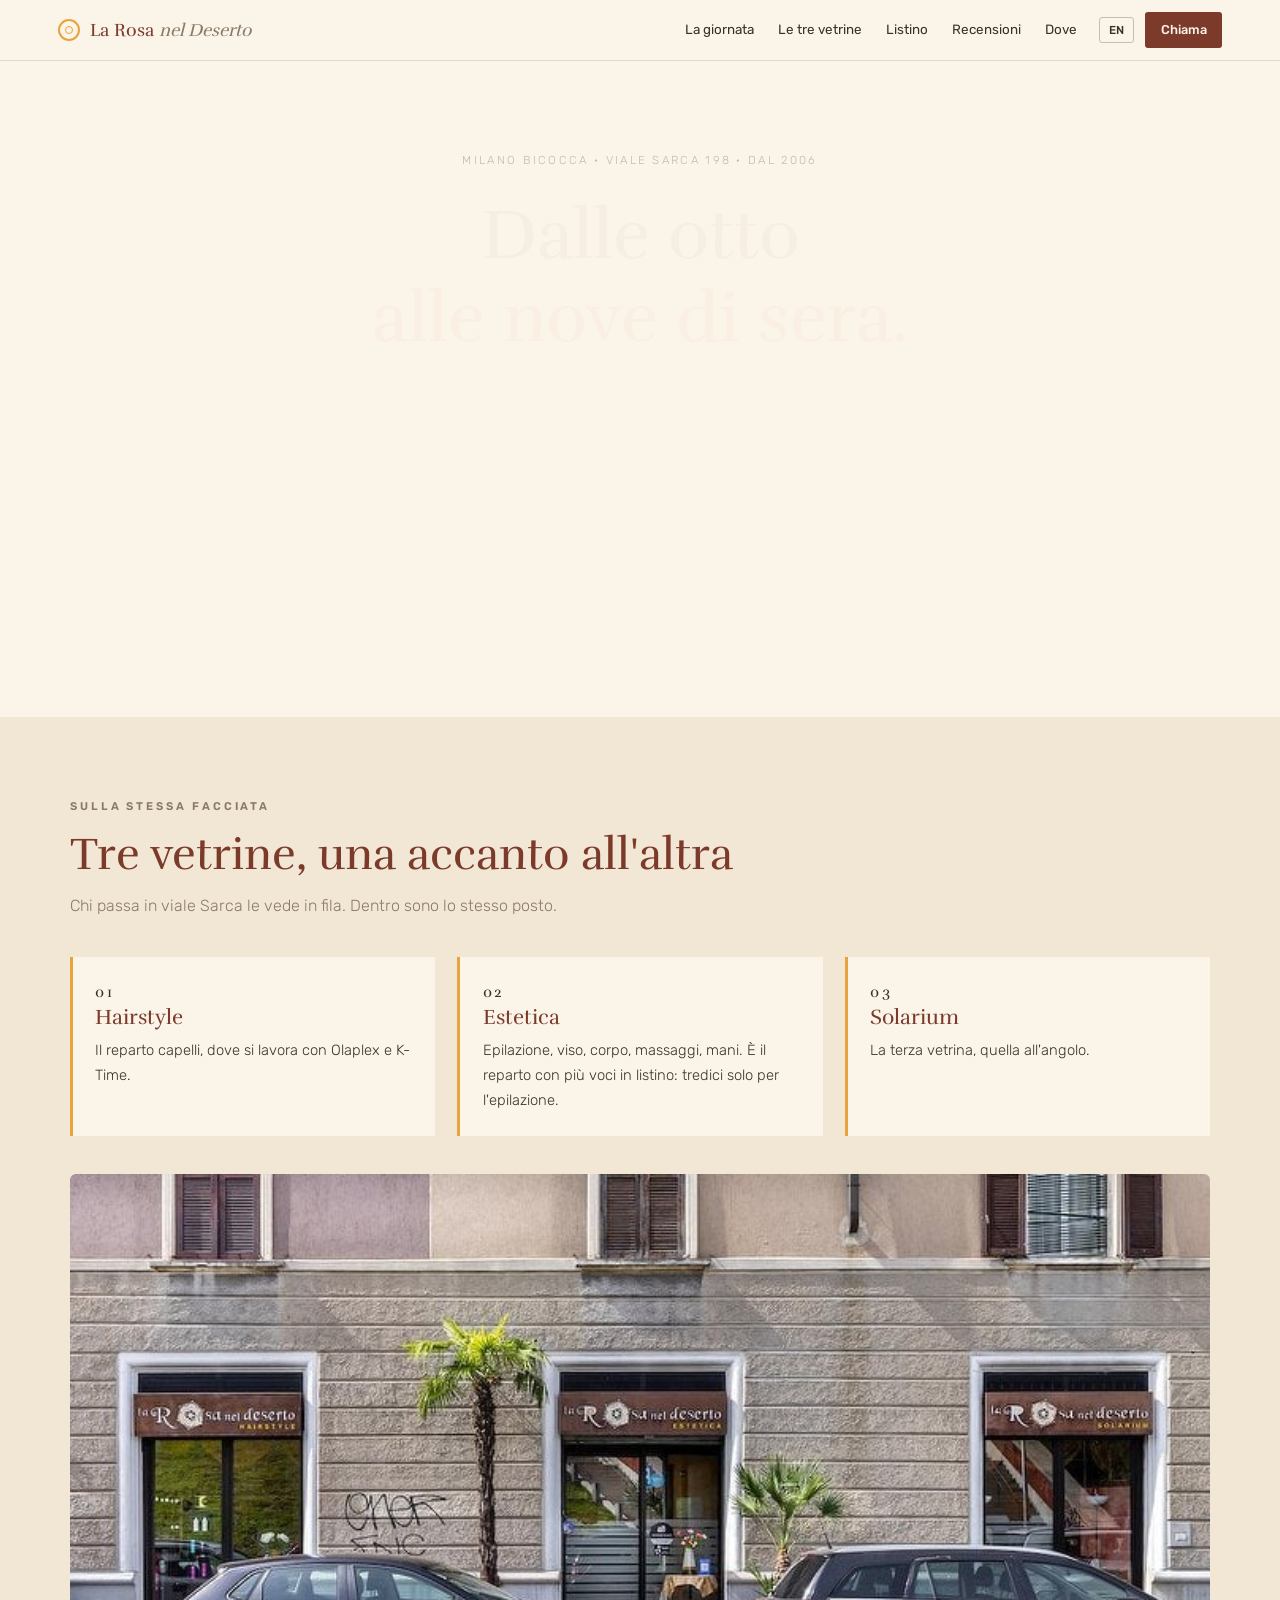
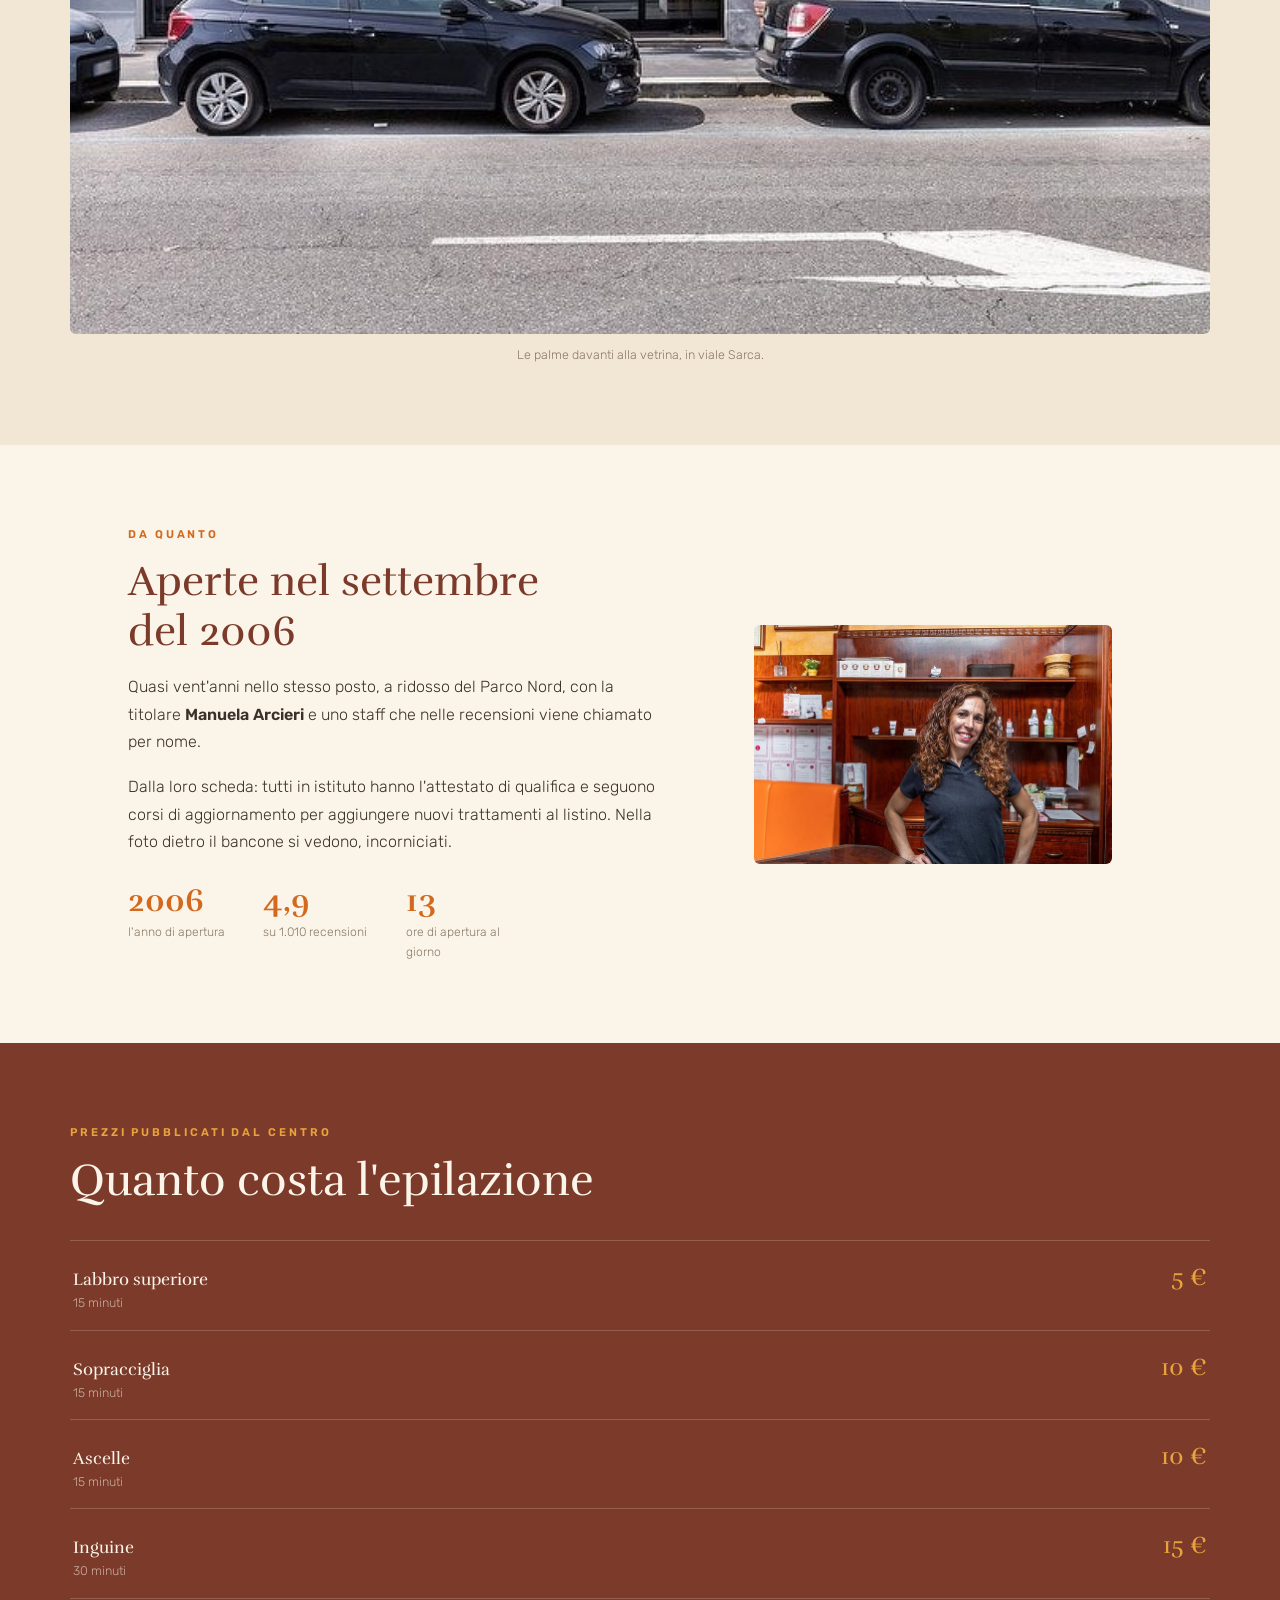
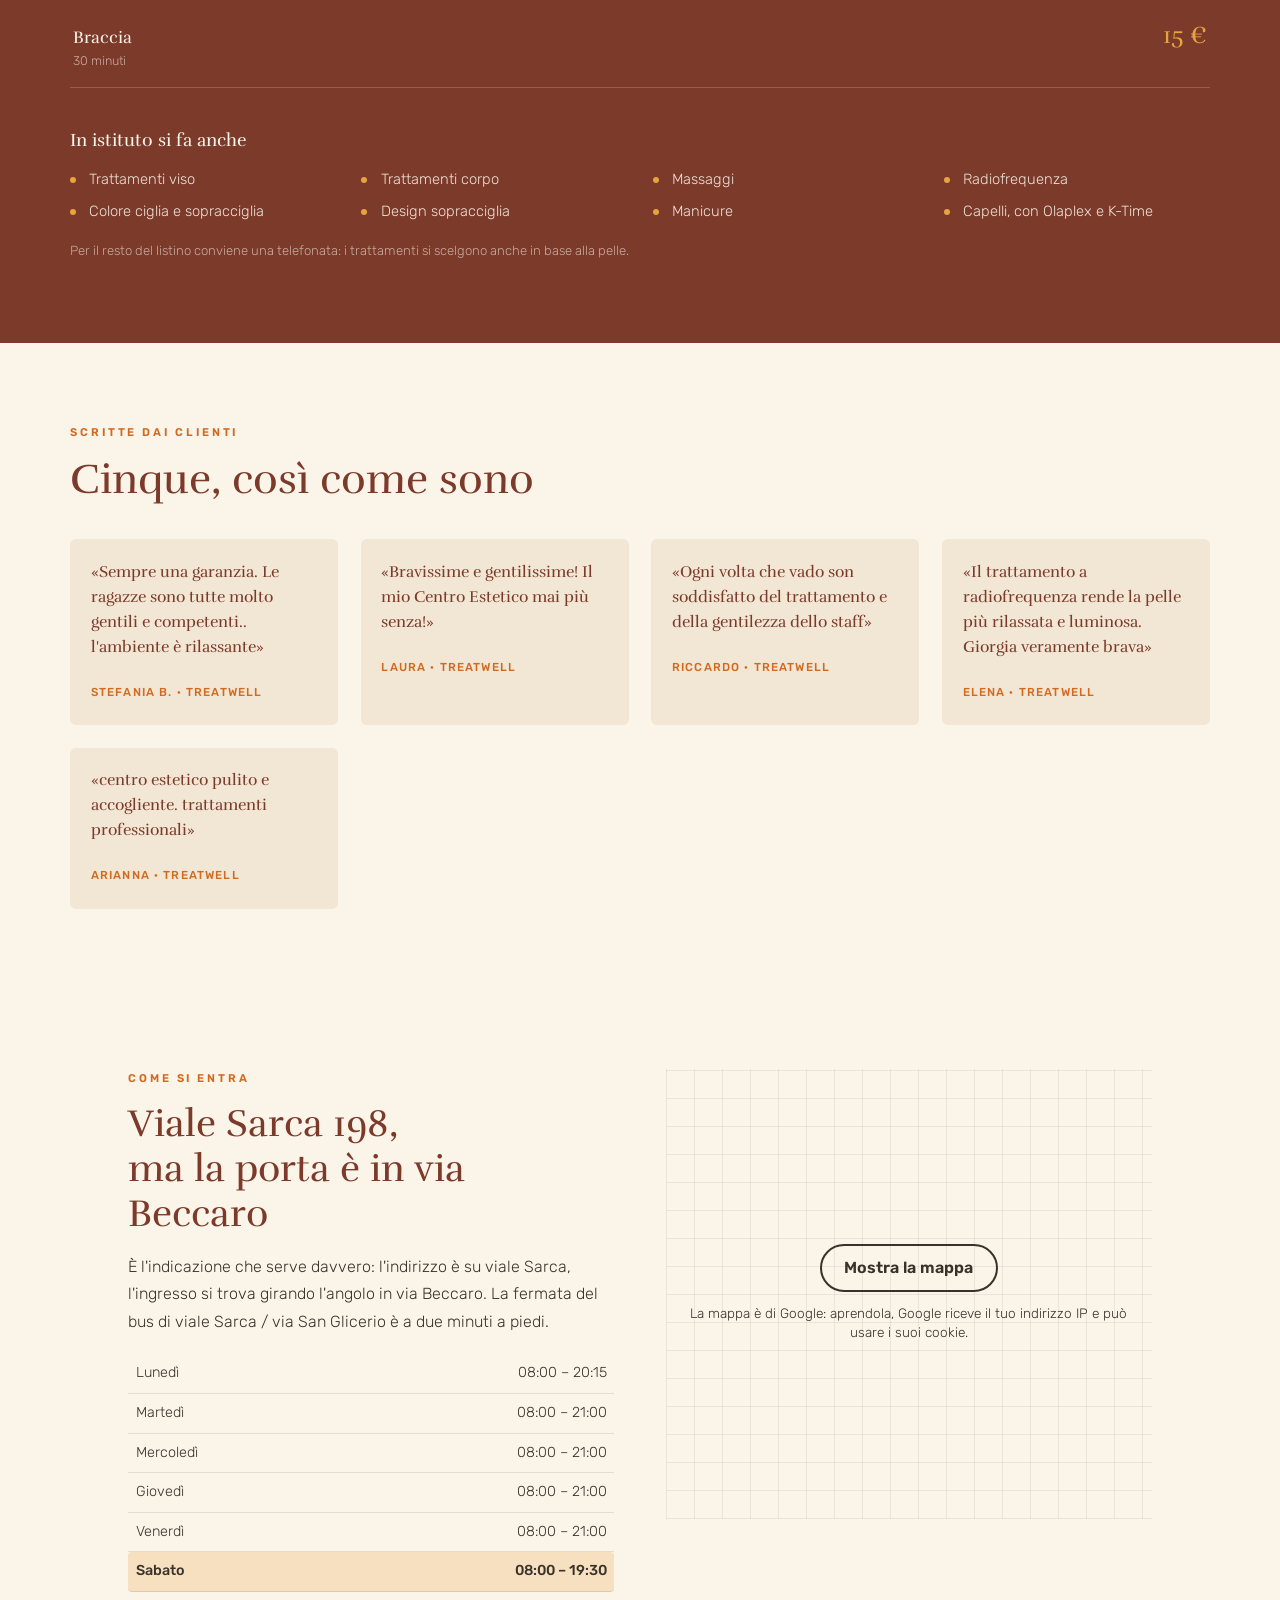
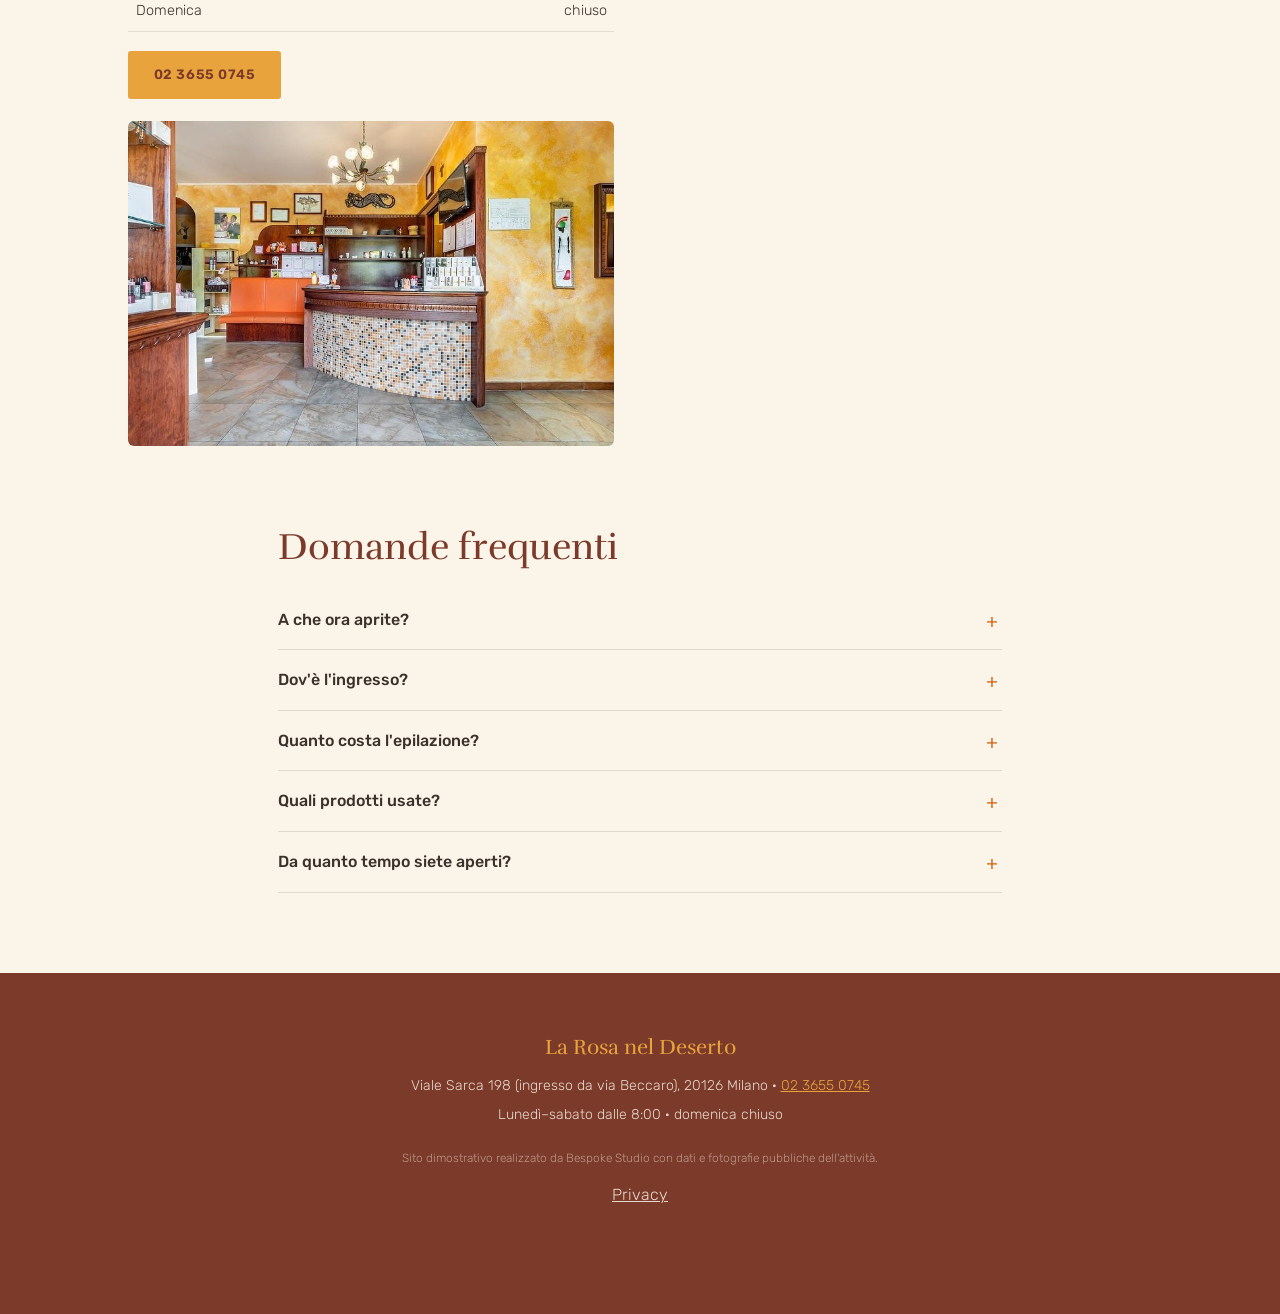
==== commit 429a6e5f: "Privacy e pulizia: caratteri sul sito, mappa al clic, informativa, noindex - caratteri copiati nel s" ====
--- a/index.html
+++ b/index.html
@@ -3,6 +3,7 @@
 <head>
 <meta charset="utf-8">
 <meta name="viewport" content="width=device-width, initial-scale=1">
+<meta name="robots" content="noindex">
 <title>La Rosa nel Deserto — Estetica, capelli e solarium a Milano Bicocca</title>
 <meta name="description" content="Centro estetico e parrucchiere in viale Sarca 198 a Milano Bicocca, aperto dalle 8 alle 21. Epilazione, viso, corpo, massaggi. Dal 2006, 4,9 su 1.010 recensioni.">
 <link rel="canonical" href="https://rotenzark.github.io/la-rosa-nel-deserto/">
@@ -20,9 +21,7 @@
 <link rel="icon" href="img/favicon.svg" type="image/svg+xml">
 <link rel="icon" href="img/favicon-32.png" sizes="32x32" type="image/png">
 <link rel="apple-touch-icon" href="img/apple-touch-icon.png">
-<link rel="preconnect" href="https://fonts.googleapis.com">
-<link rel="preconnect" href="https://fonts.gstatic.com" crossorigin>
-<link href="https://fonts.googleapis.com/css2?family=Rufina:wght@400;700&family=Rubik:wght@300;400;500;600&display=swap" rel="stylesheet">
+<link rel="stylesheet" href="fonts/fonts.css?v=1">
 <link rel="stylesheet" href="css/styles.css?v=1">
 <script src="https://cdnjs.cloudflare.com/ajax/libs/gsap/3.12.5/gsap.min.js" defer></script>
 <script src="https://cdnjs.cloudflare.com/ajax/libs/gsap/3.12.5/ScrollTrigger.min.js" defer></script>
@@ -46,19 +45,86 @@
     "addressRegion": "MI",
     "addressCountry": "IT"
   },
-  "geo": { "@type": "GeoCoordinates", "latitude": 45.5176108, "longitude": 9.2100021 },
+  "geo": {
+    "@type": "GeoCoordinates",
+    "latitude": 45.5176108,
+    "longitude": 9.2100021
+  },
   "openingHoursSpecification": [
-    { "@type": "OpeningHoursSpecification", "dayOfWeek": ["Monday"], "opens": "08:00", "closes": "20:15" },
-    { "@type": "OpeningHoursSpecification", "dayOfWeek": ["Tuesday","Wednesday","Thursday","Friday"], "opens": "08:00", "closes": "21:00" },
-    { "@type": "OpeningHoursSpecification", "dayOfWeek": ["Saturday"], "opens": "08:00", "closes": "19:30" }
+    {
+      "@type": "OpeningHoursSpecification",
+      "dayOfWeek": [
+        "Monday"
+      ],
+      "opens": "08:00",
+      "closes": "20:15"
+    },
+    {
+      "@type": "OpeningHoursSpecification",
+      "dayOfWeek": [
+        "Tuesday",
+        "Wednesday",
+        "Thursday",
+        "Friday"
+      ],
+      "opens": "08:00",
+      "closes": "21:00"
+    },
+    {
+      "@type": "OpeningHoursSpecification",
+      "dayOfWeek": [
+        "Saturday"
+      ],
+      "opens": "08:00",
+      "closes": "19:30"
+    }
   ],
-  "aggregateRating": { "@type": "AggregateRating", "ratingValue": "4.9", "reviewCount": "1010", "bestRating": "5" },
   "makesOffer": [
-    { "@type": "Offer", "price": "5", "priceCurrency": "EUR", "itemOffered": { "@type": "Service", "name": "Epilazione a cera labbro superiore" } },
-    { "@type": "Offer", "price": "10", "priceCurrency": "EUR", "itemOffered": { "@type": "Service", "name": "Epilazione sopracciglia" } },
-    { "@type": "Offer", "price": "10", "priceCurrency": "EUR", "itemOffered": { "@type": "Service", "name": "Epilazione a cera ascelle" } },
-    { "@type": "Offer", "price": "15", "priceCurrency": "EUR", "itemOffered": { "@type": "Service", "name": "Epilazione a cera inguine" } },
-    { "@type": "Offer", "price": "15", "priceCurrency": "EUR", "itemOffered": { "@type": "Service", "name": "Epilazione a cera braccia" } }
+    {
+      "@type": "Offer",
+      "price": "5",
+      "priceCurrency": "EUR",
+      "itemOffered": {
+        "@type": "Service",
+        "name": "Epilazione a cera labbro superiore"
+      }
+    },
+    {
+      "@type": "Offer",
+      "price": "10",
+      "priceCurrency": "EUR",
+      "itemOffered": {
+        "@type": "Service",
+        "name": "Epilazione sopracciglia"
+      }
+    },
+    {
+      "@type": "Offer",
+      "price": "10",
+      "priceCurrency": "EUR",
+      "itemOffered": {
+        "@type": "Service",
+        "name": "Epilazione a cera ascelle"
+      }
+    },
+    {
+      "@type": "Offer",
+      "price": "15",
+      "priceCurrency": "EUR",
+      "itemOffered": {
+        "@type": "Service",
+        "name": "Epilazione a cera inguine"
+      }
+    },
+    {
+      "@type": "Offer",
+      "price": "15",
+      "priceCurrency": "EUR",
+      "itemOffered": {
+        "@type": "Service",
+        "name": "Epilazione a cera braccia"
+      }
+    }
   ]
 }
 </script>
@@ -267,7 +333,7 @@
       </figure>
     </div>
     <div class="dove__mappa reveal">
-      <iframe title="Mappa de La Rosa nel Deserto, viale Sarca 198 Milano" src="https://www.google.com/maps?q=Viale%20Sarca%20198,%2020126%20Milano&output=embed" width="600" height="450" style="border:0" allowfullscreen referrerpolicy="no-referrer-when-downgrade"></iframe>
+      <div class="mappa-clic" data-mappa-clic style="--mappa-h: 450px"><template><iframe title="Mappa de La Rosa nel Deserto, viale Sarca 198 Milano" src="https://www.google.com/maps?q=Viale%20Sarca%20198,%2020126%20Milano&output=embed" width="600" height="450" style="border:0" allowfullscreen referrerpolicy="no-referrer-when-downgrade"></iframe></template><div class="mappa-clic__velo"><a class="mappa-clic__btn" href="https://www.google.com/maps/search/?api=1&amp;query=Viale%20Sarca%20198%2C%2020126%20Milano" target="_blank" rel="noopener">Mostra la mappa</a><p class="mappa-clic__nota">La mappa è di Google: aprendola, Google riceve il tuo indirizzo IP e può usare i suoi cookie.</p></div></div>
     </div>
   </section>
 
@@ -290,6 +356,7 @@
   <p class="foot__riga">Viale Sarca 198 (ingresso da via Beccaro), 20126 Milano · <a href="tel:+390236550745">02 3655 0745</a></p>
   <p class="foot__riga" data-i18n="foot.orari">Lunedì–sabato dalle 8:00 · domenica chiuso</p>
   <p class="foot__nota" data-i18n="foot.demo">Sito dimostrativo realizzato da Bespoke Studio con dati e fotografie pubbliche dell'attività.</p>
+  <p class="privacy-link"><a href="privacy.html">Privacy</a></p>
 </footer>
 
 <div id="actionBar">
@@ -303,5 +370,6 @@
   <img id="lightboxImg" src="" alt="">
 </div>
 
+<script src="js/mappa-clic.js?v=1" defer></script>
 </body>
 </html>
--- a/fonts/fonts.css
+++ b/fonts/fonts.css
@@ -0,0 +1,253 @@
+/* Caratteri ospitati sul sito: nessuna richiesta a Google Fonts o Fontshare (giro privacy 1/10/2026). Licenze in LICENSE.txt. */
+/* arabic */
+@font-face {
+  font-family: 'Rubik';
+  font-style: normal;
+  font-weight: 300;
+  font-display: swap;
+  src: url(rubik-v31-iJWKBXyIfDnIV7nErXyi0A.woff2) format('woff2');
+  unicode-range: U+0600-06FF, U+0750-077F, U+0870-088E, U+0890-0891, U+0897-08E1, U+08E3-08FF, U+200C-200E, U+2010-2011, U+204F, U+2E41, U+FB50-FDFF, U+FE70-FE74, U+FE76-FEFC, U+102E0-102FB, U+10E60-10E7E, U+10EC2-10EC4, U+10EFC-10EFF, U+1EE00-1EE03, U+1EE05-1EE1F, U+1EE21-1EE22, U+1EE24, U+1EE27, U+1EE29-1EE32, U+1EE34-1EE37, U+1EE39, U+1EE3B, U+1EE42, U+1EE47, U+1EE49, U+1EE4B, U+1EE4D-1EE4F, U+1EE51-1EE52, U+1EE54, U+1EE57, U+1EE59, U+1EE5B, U+1EE5D, U+1EE5F, U+1EE61-1EE62, U+1EE64, U+1EE67-1EE6A, U+1EE6C-1EE72, U+1EE74-1EE77, U+1EE79-1EE7C, U+1EE7E, U+1EE80-1EE89, U+1EE8B-1EE9B, U+1EEA1-1EEA3, U+1EEA5-1EEA9, U+1EEAB-1EEBB, U+1EEF0-1EEF1;
+}
+/* cyrillic-ext */
+@font-face {
+  font-family: 'Rubik';
+  font-style: normal;
+  font-weight: 300;
+  font-display: swap;
+  src: url(rubik-v31-iJWKBXyIfDnIV7nMrXyi0A.woff2) format('woff2');
+  unicode-range: U+0460-052F, U+1C80-1C8A, U+20B4, U+2DE0-2DFF, U+A640-A69F, U+FE2E-FE2F;
+}
+/* cyrillic */
+@font-face {
+  font-family: 'Rubik';
+  font-style: normal;
+  font-weight: 300;
+  font-display: swap;
+  src: url(rubik-v31-iJWKBXyIfDnIV7nFrXyi0A.woff2) format('woff2');
+  unicode-range: U+0301, U+0400-045F, U+0490-0491, U+04B0-04B1, U+2116;
+}
+/* hebrew */
+@font-face {
+  font-family: 'Rubik';
+  font-style: normal;
+  font-weight: 300;
+  font-display: swap;
+  src: url(rubik-v31-iJWKBXyIfDnIV7nDrXyi0A.woff2) format('woff2');
+  unicode-range: U+0307-0308, U+0590-05FF, U+200C-2010, U+20AA, U+25CC, U+FB1D-FB4F;
+}
+/* latin-ext */
+@font-face {
+  font-family: 'Rubik';
+  font-style: normal;
+  font-weight: 300;
+  font-display: swap;
+  src: url(rubik-v31-iJWKBXyIfDnIV7nPrXyi0A.woff2) format('woff2');
+  unicode-range: U+0100-02BA, U+02BD-02C5, U+02C7-02CC, U+02CE-02D7, U+02DD-02FF, U+0304, U+0308, U+0329, U+1D00-1DBF, U+1E00-1E9F, U+1EF2-1EFF, U+2020, U+20A0-20AB, U+20AD-20C0, U+2113, U+2C60-2C7F, U+A720-A7FF;
+}
+/* latin */
+@font-face {
+  font-family: 'Rubik';
+  font-style: normal;
+  font-weight: 300;
+  font-display: swap;
+  src: url(rubik-v31-iJWKBXyIfDnIV7nBrXw.woff2) format('woff2');
+  unicode-range: U+0000-00FF, U+0131, U+0152-0153, U+02BB-02BC, U+02C6, U+02DA, U+02DC, U+0304, U+0308, U+0329, U+2000-206F, U+20AC, U+2122, U+2191, U+2193, U+2212, U+2215, U+FEFF, U+FFFD;
+}
+/* arabic */
+@font-face {
+  font-family: 'Rubik';
+  font-style: normal;
+  font-weight: 400;
+  font-display: swap;
+  src: url(rubik-v31-iJWKBXyIfDnIV7nErXyi0A.woff2) format('woff2');
+  unicode-range: U+0600-06FF, U+0750-077F, U+0870-088E, U+0890-0891, U+0897-08E1, U+08E3-08FF, U+200C-200E, U+2010-2011, U+204F, U+2E41, U+FB50-FDFF, U+FE70-FE74, U+FE76-FEFC, U+102E0-102FB, U+10E60-10E7E, U+10EC2-10EC4, U+10EFC-10EFF, U+1EE00-1EE03, U+1EE05-1EE1F, U+1EE21-1EE22, U+1EE24, U+1EE27, U+1EE29-1EE32, U+1EE34-1EE37, U+1EE39, U+1EE3B, U+1EE42, U+1EE47, U+1EE49, U+1EE4B, U+1EE4D-1EE4F, U+1EE51-1EE52, U+1EE54, U+1EE57, U+1EE59, U+1EE5B, U+1EE5D, U+1EE5F, U+1EE61-1EE62, U+1EE64, U+1EE67-1EE6A, U+1EE6C-1EE72, U+1EE74-1EE77, U+1EE79-1EE7C, U+1EE7E, U+1EE80-1EE89, U+1EE8B-1EE9B, U+1EEA1-1EEA3, U+1EEA5-1EEA9, U+1EEAB-1EEBB, U+1EEF0-1EEF1;
+}
+/* cyrillic-ext */
+@font-face {
+  font-family: 'Rubik';
+  font-style: normal;
+  font-weight: 400;
+  font-display: swap;
+  src: url(rubik-v31-iJWKBXyIfDnIV7nMrXyi0A.woff2) format('woff2');
+  unicode-range: U+0460-052F, U+1C80-1C8A, U+20B4, U+2DE0-2DFF, U+A640-A69F, U+FE2E-FE2F;
+}
+/* cyrillic */
+@font-face {
+  font-family: 'Rubik';
+  font-style: normal;
+  font-weight: 400;
+  font-display: swap;
+  src: url(rubik-v31-iJWKBXyIfDnIV7nFrXyi0A.woff2) format('woff2');
+  unicode-range: U+0301, U+0400-045F, U+0490-0491, U+04B0-04B1, U+2116;
+}
+/* hebrew */
+@font-face {
+  font-family: 'Rubik';
+  font-style: normal;
+  font-weight: 400;
+  font-display: swap;
+  src: url(rubik-v31-iJWKBXyIfDnIV7nDrXyi0A.woff2) format('woff2');
+  unicode-range: U+0307-0308, U+0590-05FF, U+200C-2010, U+20AA, U+25CC, U+FB1D-FB4F;
+}
+/* latin-ext */
+@font-face {
+  font-family: 'Rubik';
+  font-style: normal;
+  font-weight: 400;
+  font-display: swap;
+  src: url(rubik-v31-iJWKBXyIfDnIV7nPrXyi0A.woff2) format('woff2');
+  unicode-range: U+0100-02BA, U+02BD-02C5, U+02C7-02CC, U+02CE-02D7, U+02DD-02FF, U+0304, U+0308, U+0329, U+1D00-1DBF, U+1E00-1E9F, U+1EF2-1EFF, U+2020, U+20A0-20AB, U+20AD-20C0, U+2113, U+2C60-2C7F, U+A720-A7FF;
+}
+/* latin */
+@font-face {
+  font-family: 'Rubik';
+  font-style: normal;
+  font-weight: 400;
+  font-display: swap;
+  src: url(rubik-v31-iJWKBXyIfDnIV7nBrXw.woff2) format('woff2');
+  unicode-range: U+0000-00FF, U+0131, U+0152-0153, U+02BB-02BC, U+02C6, U+02DA, U+02DC, U+0304, U+0308, U+0329, U+2000-206F, U+20AC, U+2122, U+2191, U+2193, U+2212, U+2215, U+FEFF, U+FFFD;
+}
+/* arabic */
+@font-face {
+  font-family: 'Rubik';
+  font-style: normal;
+  font-weight: 500;
+  font-display: swap;
+  src: url(rubik-v31-iJWKBXyIfDnIV7nErXyi0A.woff2) format('woff2');
+  unicode-range: U+0600-06FF, U+0750-077F, U+0870-088E, U+0890-0891, U+0897-08E1, U+08E3-08FF, U+200C-200E, U+2010-2011, U+204F, U+2E41, U+FB50-FDFF, U+FE70-FE74, U+FE76-FEFC, U+102E0-102FB, U+10E60-10E7E, U+10EC2-10EC4, U+10EFC-10EFF, U+1EE00-1EE03, U+1EE05-1EE1F, U+1EE21-1EE22, U+1EE24, U+1EE27, U+1EE29-1EE32, U+1EE34-1EE37, U+1EE39, U+1EE3B, U+1EE42, U+1EE47, U+1EE49, U+1EE4B, U+1EE4D-1EE4F, U+1EE51-1EE52, U+1EE54, U+1EE57, U+1EE59, U+1EE5B, U+1EE5D, U+1EE5F, U+1EE61-1EE62, U+1EE64, U+1EE67-1EE6A, U+1EE6C-1EE72, U+1EE74-1EE77, U+1EE79-1EE7C, U+1EE7E, U+1EE80-1EE89, U+1EE8B-1EE9B, U+1EEA1-1EEA3, U+1EEA5-1EEA9, U+1EEAB-1EEBB, U+1EEF0-1EEF1;
+}
+/* cyrillic-ext */
+@font-face {
+  font-family: 'Rubik';
+  font-style: normal;
+  font-weight: 500;
+  font-display: swap;
+  src: url(rubik-v31-iJWKBXyIfDnIV7nMrXyi0A.woff2) format('woff2');
+  unicode-range: U+0460-052F, U+1C80-1C8A, U+20B4, U+2DE0-2DFF, U+A640-A69F, U+FE2E-FE2F;
+}
+/* cyrillic */
+@font-face {
+  font-family: 'Rubik';
+  font-style: normal;
+  font-weight: 500;
+  font-display: swap;
+  src: url(rubik-v31-iJWKBXyIfDnIV7nFrXyi0A.woff2) format('woff2');
+  unicode-range: U+0301, U+0400-045F, U+0490-0491, U+04B0-04B1, U+2116;
+}
+/* hebrew */
+@font-face {
+  font-family: 'Rubik';
+  font-style: normal;
+  font-weight: 500;
+  font-display: swap;
+  src: url(rubik-v31-iJWKBXyIfDnIV7nDrXyi0A.woff2) format('woff2');
+  unicode-range: U+0307-0308, U+0590-05FF, U+200C-2010, U+20AA, U+25CC, U+FB1D-FB4F;
+}
+/* latin-ext */
+@font-face {
+  font-family: 'Rubik';
+  font-style: normal;
+  font-weight: 500;
+  font-display: swap;
+  src: url(rubik-v31-iJWKBXyIfDnIV7nPrXyi0A.woff2) format('woff2');
+  unicode-range: U+0100-02BA, U+02BD-02C5, U+02C7-02CC, U+02CE-02D7, U+02DD-02FF, U+0304, U+0308, U+0329, U+1D00-1DBF, U+1E00-1E9F, U+1EF2-1EFF, U+2020, U+20A0-20AB, U+20AD-20C0, U+2113, U+2C60-2C7F, U+A720-A7FF;
+}
+/* latin */
+@font-face {
+  font-family: 'Rubik';
+  font-style: normal;
+  font-weight: 500;
+  font-display: swap;
+  src: url(rubik-v31-iJWKBXyIfDnIV7nBrXw.woff2) format('woff2');
+  unicode-range: U+0000-00FF, U+0131, U+0152-0153, U+02BB-02BC, U+02C6, U+02DA, U+02DC, U+0304, U+0308, U+0329, U+2000-206F, U+20AC, U+2122, U+2191, U+2193, U+2212, U+2215, U+FEFF, U+FFFD;
+}
+/* arabic */
+@font-face {
+  font-family: 'Rubik';
+  font-style: normal;
+  font-weight: 600;
+  font-display: swap;
+  src: url(rubik-v31-iJWKBXyIfDnIV7nErXyi0A.woff2) format('woff2');
+  unicode-range: U+0600-06FF, U+0750-077F, U+0870-088E, U+0890-0891, U+0897-08E1, U+08E3-08FF, U+200C-200E, U+2010-2011, U+204F, U+2E41, U+FB50-FDFF, U+FE70-FE74, U+FE76-FEFC, U+102E0-102FB, U+10E60-10E7E, U+10EC2-10EC4, U+10EFC-10EFF, U+1EE00-1EE03, U+1EE05-1EE1F, U+1EE21-1EE22, U+1EE24, U+1EE27, U+1EE29-1EE32, U+1EE34-1EE37, U+1EE39, U+1EE3B, U+1EE42, U+1EE47, U+1EE49, U+1EE4B, U+1EE4D-1EE4F, U+1EE51-1EE52, U+1EE54, U+1EE57, U+1EE59, U+1EE5B, U+1EE5D, U+1EE5F, U+1EE61-1EE62, U+1EE64, U+1EE67-1EE6A, U+1EE6C-1EE72, U+1EE74-1EE77, U+1EE79-1EE7C, U+1EE7E, U+1EE80-1EE89, U+1EE8B-1EE9B, U+1EEA1-1EEA3, U+1EEA5-1EEA9, U+1EEAB-1EEBB, U+1EEF0-1EEF1;
+}
+/* cyrillic-ext */
+@font-face {
+  font-family: 'Rubik';
+  font-style: normal;
+  font-weight: 600;
+  font-display: swap;
+  src: url(rubik-v31-iJWKBXyIfDnIV7nMrXyi0A.woff2) format('woff2');
+  unicode-range: U+0460-052F, U+1C80-1C8A, U+20B4, U+2DE0-2DFF, U+A640-A69F, U+FE2E-FE2F;
+}
+/* cyrillic */
+@font-face {
+  font-family: 'Rubik';
+  font-style: normal;
+  font-weight: 600;
+  font-display: swap;
+  src: url(rubik-v31-iJWKBXyIfDnIV7nFrXyi0A.woff2) format('woff2');
+  unicode-range: U+0301, U+0400-045F, U+0490-0491, U+04B0-04B1, U+2116;
+}
+/* hebrew */
+@font-face {
+  font-family: 'Rubik';
+  font-style: normal;
+  font-weight: 600;
+  font-display: swap;
+  src: url(rubik-v31-iJWKBXyIfDnIV7nDrXyi0A.woff2) format('woff2');
+  unicode-range: U+0307-0308, U+0590-05FF, U+200C-2010, U+20AA, U+25CC, U+FB1D-FB4F;
+}
+/* latin-ext */
+@font-face {
+  font-family: 'Rubik';
+  font-style: normal;
+  font-weight: 600;
+  font-display: swap;
+  src: url(rubik-v31-iJWKBXyIfDnIV7nPrXyi0A.woff2) format('woff2');
+  unicode-range: U+0100-02BA, U+02BD-02C5, U+02C7-02CC, U+02CE-02D7, U+02DD-02FF, U+0304, U+0308, U+0329, U+1D00-1DBF, U+1E00-1E9F, U+1EF2-1EFF, U+2020, U+20A0-20AB, U+20AD-20C0, U+2113, U+2C60-2C7F, U+A720-A7FF;
+}
+/* latin */
+@font-face {
+  font-family: 'Rubik';
+  font-style: normal;
+  font-weight: 600;
+  font-display: swap;
+  src: url(rubik-v31-iJWKBXyIfDnIV7nBrXw.woff2) format('woff2');
+  unicode-range: U+0000-00FF, U+0131, U+0152-0153, U+02BB-02BC, U+02C6, U+02DA, U+02DC, U+0304, U+0308, U+0329, U+2000-206F, U+20AC, U+2122, U+2191, U+2193, U+2212, U+2215, U+FEFF, U+FFFD;
+}
+/* latin-ext */
+@font-face {
+  font-family: 'Rufina';
+  font-style: normal;
+  font-weight: 400;
+  font-display: swap;
+  src: url(rufina-v17-Yq6V-LyURyLy-aKCqh5lhOc.woff2) format('woff2');
+  unicode-range: U+0100-02BA, U+02BD-02C5, U+02C7-02CC, U+02CE-02D7, U+02DD-02FF, U+0304, U+0308, U+0329, U+1D00-1DBF, U+1E00-1E9F, U+1EF2-1EFF, U+2020, U+20A0-20AB, U+20AD-20C0, U+2113, U+2C60-2C7F, U+A720-A7FF;
+}
+/* latin */
+@font-face {
+  font-family: 'Rufina';
+  font-style: normal;
+  font-weight: 400;
+  font-display: swap;
+  src: url(rufina-v17-Yq6V-LyURyLy-aKCpB5l.woff2) format('woff2');
+  unicode-range: U+0000-00FF, U+0131, U+0152-0153, U+02BB-02BC, U+02C6, U+02DA, U+02DC, U+0304, U+0308, U+0329, U+2000-206F, U+20AC, U+2122, U+2191, U+2193, U+2212, U+2215, U+FEFF, U+FFFD;
+}
+/* latin-ext */
+@font-face {
+  font-family: 'Rufina';
+  font-style: normal;
+  font-weight: 700;
+  font-display: swap;
+  src: url(rufina-v17-Yq6W-LyURyLy-aKKHztwtcZfrxE.woff2) format('woff2');
+  unicode-range: U+0100-02BA, U+02BD-02C5, U+02C7-02CC, U+02CE-02D7, U+02DD-02FF, U+0304, U+0308, U+0329, U+1D00-1DBF, U+1E00-1E9F, U+1EF2-1EFF, U+2020, U+20A0-20AB, U+20AD-20C0, U+2113, U+2C60-2C7F, U+A720-A7FF;
+}
+/* latin */
+@font-face {
+  font-family: 'Rufina';
+  font-style: normal;
+  font-weight: 700;
+  font-display: swap;
+  src: url(rufina-v17-Yq6W-LyURyLy-aKKHztwu8Zf.woff2) format('woff2');
+  unicode-range: U+0000-00FF, U+0131, U+0152-0153, U+02BB-02BC, U+02C6, U+02DA, U+02DC, U+0304, U+0308, U+0329, U+2000-206F, U+20AC, U+2122, U+2191, U+2193, U+2212, U+2215, U+FEFF, U+FFFD;
+}
--- a/css/styles.css
+++ b/css/styles.css
@@ -324,3 +324,12 @@
   .voce-p { flex-direction: column; gap: .2rem; }
   .storia__num { gap: 1.2rem; }
 }
+
+/*MAPPACLIC*/
+/* la mappa Google si carica solo al clic (giro privacy 1/10/2026) */
+.mappa-clic { display: flex; align-items: center; justify-content: center; width: 100%; height: 100%; min-height: var(--mappa-h, 320px); box-sizing: border-box; padding: 24px; text-align: center; background: repeating-linear-gradient(0deg, rgba(127, 127, 127, 0.14) 0 1px, transparent 1px 28px), repeating-linear-gradient(90deg, rgba(127, 127, 127, 0.14) 0 1px, transparent 1px 28px); }
+.mappa-clic__velo { display: flex; flex-direction: column; align-items: center; gap: 12px; max-width: 32em; }
+.mappa-clic__btn { display: inline-block; padding: 0.75em 1.4em; border: 2px solid currentColor; border-radius: 999px; color: inherit; font: inherit; font-weight: 600; line-height: 1.2; text-decoration: none; background: transparent; cursor: pointer; }
+.mappa-clic__btn:hover, .mappa-clic__btn:focus-visible { text-decoration: underline; }
+.mappa-clic__nota { margin: 0; font-size: 0.85em; line-height: 1.45; }
+/*/MAPPACLIC*/
